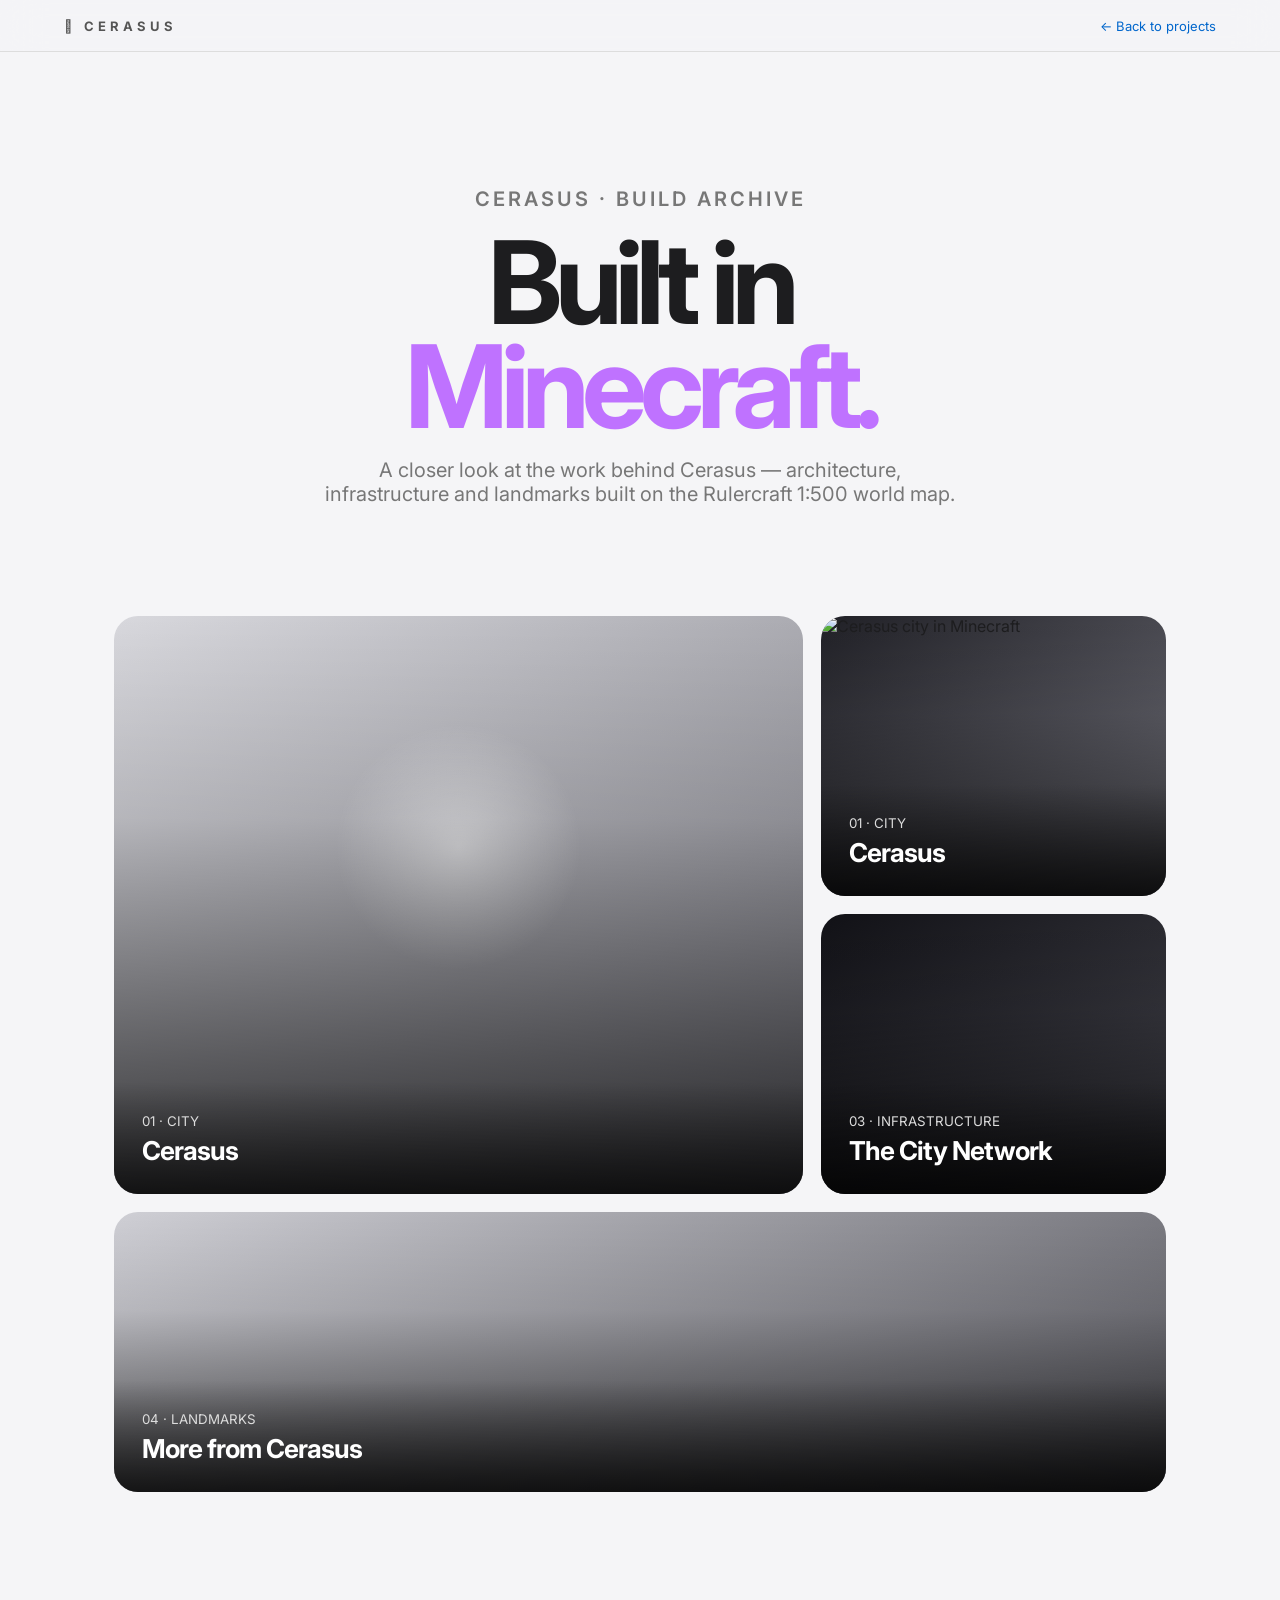
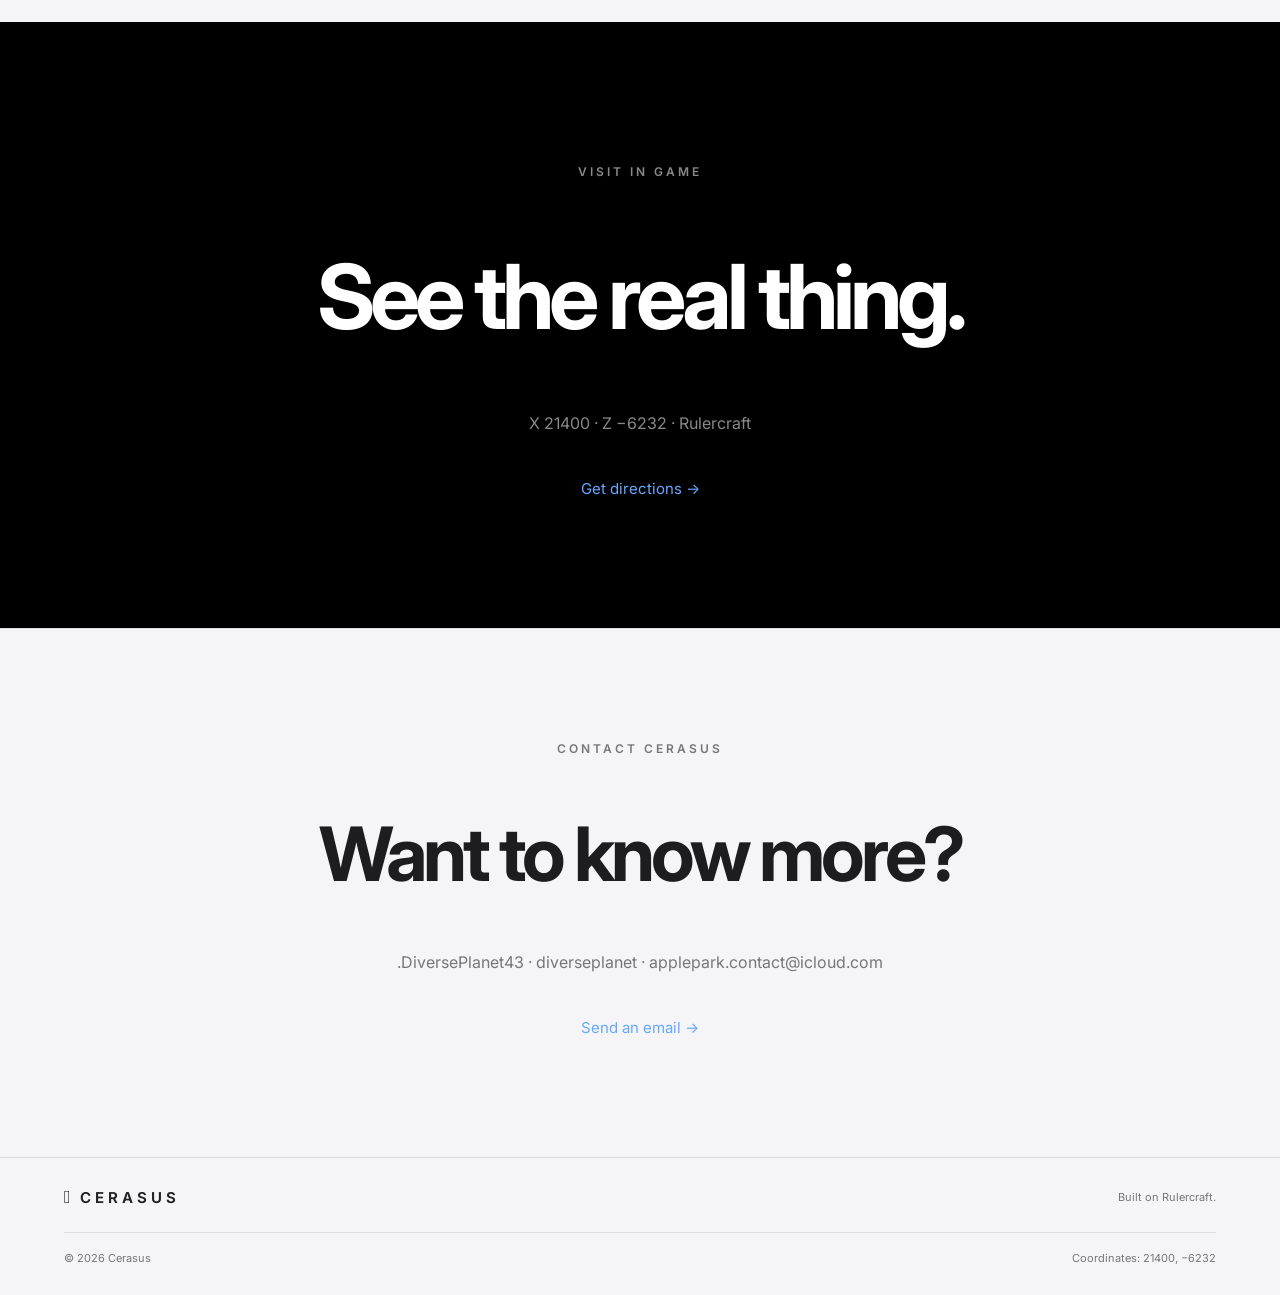
==== build.html @ a7b635c8 "Update build.html" ====
<!DOCTYPE html>
<html lang="en">
<head>
<meta charset="UTF-8">
<meta name="viewport" content="width=device-width, initial-scale=1.0">
<title>Cerasus — The Build</title>
<meta name="description" content="Explore the Cerasus build on Rulercraft.">
<link rel="stylesheet" href="style.css">

<style>
.build-page{
  background:#f5f5f7;
  color:#1d1d1f;
  min-height:100vh
}

.build-nav{
  height:52px;
  display:flex;
  align-items:center;
  justify-content:space-between;
  padding:0 5%;
  position:sticky;
  top:0;
  z-index:20;
  background:rgba(245,245,247,.82);
  backdrop-filter:blur(20px);
  border-bottom:1px solid #ddd
}

.build-nav a{
  font-size:13px;
  color:#555
}

.build-nav .back{
  color:#0066cc
}

.build-hero{
  text-align:center;
  padding:135px 20px 90px
}

.build-hero .eyebrow{
  color:#777
}

.build-hero h1{
  font-size:clamp(60px,9vw,120px);
  line-height:.9;
  letter-spacing:-7px;
  margin:20px 0
}

.build-hero h1 span{
  color:#bf72ff
}

.build-hero p{
  max-width:650px;
  margin:auto;
  color:#777;
  font-size:20px
}

.build-gallery{
  max-width:1180px;
  margin:auto;
  padding:20px 5% 130px;
  display:grid;
  grid-template-columns:2fr 1fr;
  grid-auto-rows:280px;
  gap:18px
}

.build-shot{
  border-radius:24px;
  overflow:hidden;
  position:relative;
  background:linear-gradient(135deg,#dedee3,#9999a1);
  display:flex;
  align-items:flex-end
}

.build-shot:nth-child(1){
  grid-row:span 2;
  background:
    radial-gradient(circle at 50% 40%,rgba(255,255,255,.5),transparent 25%),
    linear-gradient(145deg,#d8d8dd,#77777f)
}

.build-shot:nth-child(2){
  background:linear-gradient(145deg,#202026,#777780)
}

.build-shot:nth-child(3){
  background:linear-gradient(145deg,#111116,#45454d)
}

.build-shot:nth-child(4){
  grid-column:span 2;
  background:linear-gradient(135deg,#cfcfd5,#64646b)
}

/* Gallery photos */
.build-shot img{
  position:absolute;
  inset:0;
  width:100%;
  height:100%;
  display:block;
  object-fit:cover;
  object-position:center;
}

.build-shot::after{
  content:"";
  position:absolute;
  inset:0;
  background:linear-gradient(
    to top,
    rgba(0,0,0,.68),
    rgba(0,0,0,.08) 65%,
    transparent
  );
  pointer-events:none;
}

.shot-content{
  position:relative;
  z-index:2;
  padding:28px;
  color:white;
  width:100%;
  background:linear-gradient(transparent,rgba(0,0,0,.65))
}

.shot-content small{
  color:#ddd
}

.shot-content h2{
  font-size:26px;
  letter-spacing:-1px;
  margin:5px 0 0
}

.build-note{
  max-width:900px;
  margin:0 auto 120px;
  padding:30px 5%;
  border-top:1px solid #ddd;
  color:#777;
  text-align:center
}

.build-note strong{
  color:#1d1d1f
}

.build-visit{
  text-align:center;
  background:#000;
  color:white;
  padding:130px 20px
}

.build-visit h2{
  font-size:clamp(50px,7vw,90px);
  letter-spacing:-5px;
  line-height:.95
}

.build-visit p{
  color:#888
}

.build-visit .learn{
  color:#66a8ff
}

@media(max-width:800px){
  .build-hero{
    padding:100px 20px 70px
  }

  .build-hero h1{
    letter-spacing:-4px
  }

  .build-gallery{
    grid-template-columns:1fr;
    grid-auto-rows:260px
  }

  .build-shot:nth-child(1),
  .build-shot:nth-child(4){
    grid-column:auto;
    grid-row:auto
  }
}

.main-build-brand{
  font-weight:700;
  letter-spacing:4px;
  color:#1d1d1f
}

.build-contact{
  text-align:center;
  background:#f5f5f7;
  border-top:1px solid #ddd;
  padding:100px 20px 120px
}

.build-contact h2{
  font-size:clamp(45px,6vw,75px);
  letter-spacing:-4px;
  line-height:.95
}

.build-contact p{
  color:#777
}


/* =========================================================
   CERASUS FOOTER — SAME AS MAIN SITE
   ========================================================= */

.build-page footer{
  background:#f5f5f7;
  color:#777;
  border-top:1px solid #ddd;
  padding:30px 5%;
  font-size:11px;
}

.build-page .footer-top,
.build-page .footer-bottom{
  max-width:1200px;
  margin:auto;
  display:flex;
  justify-content:space-between;
  align-items:center;
}

.build-page .footer-bottom{
  border-top:1px solid #ddd;
  margin-top:25px;
  padding-top:18px;
}

.build-page .apple-brand{
  position:static;
  display:flex;
  align-items:center;
  gap:9px;
  color:#222;
  font-size:15px;
  font-weight:650;
  letter-spacing:4px;
}

.build-page .apple-logo{
  font-family:-apple-system,BlinkMacSystemFont,"Helvetica Neue",sans-serif;
  font-size:18px;
  line-height:1;
  letter-spacing:0;
  color:#222;
}

@media(max-width:800px){
  .build-page .footer-top,
  .build-page .footer-bottom{
    flex-direction:column;
    align-items:flex-start;
    gap:15px;
  }
}
</style>
</head>

<body class="build-page">

<header class="build-nav">
  <a class="main-build-brand" href="index.html"> CERASUS</a>
  <a class="back" href="index.html#projects">← Back to projects</a>
</header>

<main>

<section class="build-hero">
  <p class="eyebrow">CERASUS · BUILD ARCHIVE</p>

  <h1>
    Built in<br>
    <span>Minecraft.</span>
  </h1>

  <p>
    A closer look at the work behind Cerasus — architecture,
    infrastructure and landmarks built on the Rulercraft 1:500 world map.
  </p>
</section>


<section class="build-gallery">

  <article class="build-shot">
    <div class="shot-content">
      <small>01 · CITY</small>
      <h2>Cerasus</h2>
    </div>
  </article>

  <article class="build-shot">
  <img src="ApplePark.jpg" alt="Cerasus city in Minecraft">
  <div class="shot-content">
    <small>01 · CITY</small>
    <h2>Cerasus</h2>
  </div>
</article>

  <article class="build-shot">
    <div class="shot-content">
      <small>03 · INFRASTRUCTURE</small>
      <h2>The City Network</h2>
    </div>
  </article>

  <article class="build-shot">
    <div class="shot-content">
      <small>04 · LANDMARKS</small>
      <h2>More from Cerasus</h2>
    </div>
  </article>

</section>

<section class="build-visit">

  <p class="eyebrow">VISIT IN GAME</p>

  <h2>See the real thing.</h2>

  <p>
    X 21400 · Z −6232 · Rulercraft
  </p>

  <a class="learn" href="index.html#visit">
    Get directions →
  </a>

</section>

<section class="build-contact">

  <p class="eyebrow">CONTACT CERASUS</p>

  <h2>Want to know more?</h2>

  <p>
    .DiversePlanet43 · diverseplanet · applepark.contact@icloud.com
  </p>

  <a class="learn" href="mailto:applepark.contact@icloud.com">
    Send an email →
  </a>

</section>

</main>


<!-- =====================================================
     SAME FOOTER AS THE MAIN CERASUS WEBSITE
     ===================================================== -->

<footer>

  <div class="footer-top">

    <div class="apple-brand">
      <span class="apple-logo"></span>
      <span>CERASUS</span>
    </div>

    <span>Built on Rulercraft.</span>

  </div>


  <div class="footer-bottom">

    <span>© 2026 Cerasus</span>

    <span>Coordinates: 21400, −6232</span>

  </div>

</footer>


</body>
</html>
---- style.css ----
@import url('https://fonts.googleapis.com/css2?family=Inter:wght@400;500;600;700;800&display=swap');

:root{
  --black:#000;
  --white:#f5f5f7;
  --gray:#86868b;
  --light:#fbfbfd;
  --purple:#bf72ff;
  --max:1200px;
}
*{box-sizing:border-box}
html{scroll-behavior:smooth}
body{margin:0;background:var(--black);color:var(--white);font-family:Inter,-apple-system,BlinkMacSystemFont,"Segoe UI",sans-serif}
a{text-decoration:none;color:inherit}
.topbar{
  position:fixed;z-index:50;top:0;left:0;right:0;height:52px;
  display:flex;align-items:center;justify-content:center;gap:45px;
  padding:0 5%;background:rgba(0,0,0,.72);backdrop-filter:saturate(180%) blur(20px);
  font-size:12px;color:#c8c8cc
}
.apple-brand{position:absolute;left:5%;display:flex;align-items:center;gap:8px;color:#eee;font-weight:600}
.cherry{font-size:15px;color:var(--purple)}
.topbar nav{display:flex;gap:34px}
.topbar nav a{transition:.2s}
.topbar nav a:hover{color:white}
.visit-pill{position:absolute;right:5%;background:#fff;color:#111;padding:6px 14px;border-radius:999px;font-size:11px}
.hero{
  height:100vh;min-height:700px;position:relative;overflow:hidden;
  display:flex;align-items:center;justify-content:center;text-align:center;
  background:radial-gradient(circle at 50% 52%,#25143c 0,#0b0710 25%,#000 62%);
}
.hero-copy{position:relative;z-index:3;margin-top:-30px}
.kicker,.eyebrow{font-size:12px;letter-spacing:3px;font-weight:600;color:var(--gray)}
.hero h1{font-size:clamp(55px,8.5vw,125px);line-height:.95;letter-spacing:-6px;margin:18px 0 28px;font-weight:700}
.hero h1 span,.visit h2 span{color:var(--purple)}
.lead{font-size:20px;color:#aaa;max-width:590px;margin:auto;line-height:1.45}
.learn{display:inline-flex;gap:9px;color:#66a8ff;font-size:15px;margin-top:30px}
.learn span{font-size:20px;line-height:15px}
.learn.dark{color:#0066cc}
.orb{
  position:absolute;width:min(70vw,720px);height:min(70vw,720px);border-radius:50%;
  bottom:-48%;left:50%;transform:translateX(-50%);
  background:radial-gradient(circle at 50% 38%,rgba(255,255,255,.18),rgba(184,94,255,.14) 12%,transparent 46%);
  box-shadow:0 -20px 100px rgba(181,91,255,.22);
}
.hero-caption{position:absolute;bottom:32px;color:#555;font-size:10px;letter-spacing:3px}
.white{background:var(--light);color:#1d1d1f}
.statement{text-align:center;padding:170px 20px 190px}
.statement .eyebrow{color:#777}
.statement h2{font-size:clamp(55px,8vw,105px);line-height:.95;letter-spacing:-6px;margin:25px 0}
.big-copy{font-size:22px;color:#777;max-width:600px;margin:auto}
.feature{min-height:850px;display:grid;grid-template-columns:1.2fr .8fr;align-items:center;background:#f5f5f7;color:#1d1d1f}
.feature-image{height:100%;min-height:850px;display:grid;place-items:center;overflow:hidden;background:linear-gradient(145deg,#e8e8ed,#c8c8cf)}
.ring{width:65%;aspect-ratio:1;border:25px solid #aaaab2;border-radius:50%;box-shadow:0 0 0 30px rgba(255,255,255,.35),inset 0 0 80px rgba(0,0,0,.15)}
.ring2{position:absolute;width:48%;border:2px solid rgba(255,255,255,.8);box-shadow:none}
.ring3{position:absolute;width:80%;border:1px solid rgba(255,255,255,.45);box-shadow:none}
.feature-text{padding:10%;max-width:650px}
.feature-text h2,.institute-copy h2{font-size:clamp(52px,6vw,85px);line-height:.95;letter-spacing:-5px;margin:20px 0}
.feature-text p,.institute-copy p{color:#777;font-size:18px;line-height:1.5}
.black-panel{min-height:950px;position:relative;overflow:hidden;text-align:center;padding:150px 20px 0;background:#000}
.black-copy{position:relative;z-index:3;max-width:700px;margin:auto}
.black-copy h2{font-size:clamp(50px,6vw,85px);line-height:.95;letter-spacing:-5px;margin:18px 0}
.black-copy p{color:#86868b;font-size:18px;line-height:1.5}
.park{position:absolute;width:min(90vw,900px);height:min(90vw,900px);left:50%;bottom:-38%;transform:translateX(-50%);border-radius:50%;background:radial-gradient(circle,#1d1d22 0 18%,#09090b 19% 31%,transparent 32%),radial-gradient(circle,transparent 0 47%,rgba(255,255,255,.08) 47.2% 48%,transparent 48.5%),radial-gradient(circle,transparent 0 58%,rgba(255,255,255,.06) 58.2% 59%,transparent 59.5%)}
.park-ring{position:absolute;inset:8%;border:2px solid rgba(255,255,255,.14);border-radius:50%;box-shadow:0 0 80px rgba(180,100,255,.12)}
.park-core{position:absolute;width:16%;height:16%;left:42%;top:42%;border-radius:50%;background:#17171c;box-shadow:0 0 100px rgba(190,110,255,.22)}
.institute{min-height:900px;position:relative;overflow:hidden;background:#08080b;display:flex;align-items:center;justify-content:center}
.institute-art{position:absolute;inset:0;background:radial-gradient(circle at 50% 50%,rgba(120,78,255,.18),transparent 25%),linear-gradient(120deg,#08080b,#11101a,#08080b)}
.core{position:absolute;width:180px;height:180px;left:50%;top:50%;transform:translate(-50%,-50%);border-radius:50%;background:radial-gradient(circle,#fff 0 2%,#b578ff 4%,#43206b 20%,transparent 55%);filter:blur(.2px);box-shadow:0 0 100px rgba(165,91,255,.7)}
.beam{position:absolute;left:50%;top:50%;height:1px;width:80%;background:linear-gradient(90deg,transparent,rgba(180,120,255,.5),transparent);transform-origin:center}
.b1{transform:translate(-50%,-50%) rotate(0)}
.b2{transform:translate(-50%,-50%) rotate(60deg)}
.b3{transform:translate(-50%,-50%) rotate(-60deg)}
.institute-copy{position:relative;z-index:2;text-align:center;max-width:720px;padding:100px 20px}
.institute-copy .eyebrow{color:#9b9ba4}
.institute-copy p{color:#9b9ba4}
.projects{background:#f5f5f7;color:#1d1d1f;padding:150px 5%}
.project-intro{max-width:var(--max);margin:auto}
.project-intro h2{font-size:clamp(55px,7vw,95px);line-height:.94;letter-spacing:-6px;margin:20px 0 75px}
.cards{max-width:var(--max);margin:auto;display:grid;grid-template-columns:repeat(3,1fr);gap:18px}
.card{background:white;border-radius:24px;overflow:hidden}
.card-art{height:350px;position:relative;overflow:hidden;background:#ddd}
.pentagon-art{background:radial-gradient(circle at 50% 40%,#555,#17171a 65%)}
.pentagon{position:absolute;left:50%;top:45%;width:170px;height:170px;transform:translate(-50%,-50%) rotate(30deg);border:5px solid #bbb;clip-path:polygon(50% 0,95% 25%,78% 100%,22% 100%,5% 25%)}
.road-art{background:linear-gradient(150deg,#d8d8dc,#8e8e94)}
.road{position:absolute;width:140%;height:120px;left:-20%;top:45%;transform:rotate(-18deg);background:#27272c;box-shadow:0 0 0 18px rgba(255,255,255,.4)}
.sphere-art{background:radial-gradient(circle at 50% 45%,#777,#202024 45%,#09090b)}
.sphere{position:absolute;width:190px;height:190px;left:50%;top:50%;transform:translate(-50%,-50%);border-radius:50%;background:radial-gradient(circle at 35% 30%,#fff,#888 4%,#29292e 45%,#08080a 70%);box-shadow:0 0 80px rgba(0,0,0,.45)}
.card-body{padding:25px 27px 30px}
.card-body p{font-size:10px;letter-spacing:2px;color:#777}
.card-body h3{font-size:25px;margin:7px 0 25px}
.card-body span{color:#0066cc;font-size:14px}
.numbers{display:grid;grid-template-columns:repeat(4,1fr);background:#000;border-top:1px solid #202024}
.numbers div{padding:55px 5vw;border-right:1px solid #202024}
.numbers div:last-child{border:0}
.numbers strong{display:block;font-size:42px;letter-spacing:-3px}
.numbers span{font-size:11px;color:#777;letter-spacing:2px;text-transform:uppercase}
.visit{background:var(--light);color:#1d1d1f;text-align:center;padding:180px 20px}
.visit-inner{max-width:900px;margin:auto}
.visit h2{font-size:clamp(60px,9vw,120px);line-height:.9;letter-spacing:-7px;margin:20px 0 30px}
.visit p{color:#777;font-size:20px}
.coords{display:flex;justify-content:center;gap:70px;margin:45px 0}
.coords small{display:block;color:#999;font-size:10px;letter-spacing:3px}
.coords strong{font-size:28px}
.buttons{display:flex;justify-content:center;gap:28px;align-items:center}
.black-button{background:#111;color:#fff;padding:14px 23px;border-radius:999px;font-size:14px}
footer{background:#f5f5f7;color:#777;border-top:1px solid #ddd;padding:30px 5%;font-size:11px}
.footer-top,.footer-bottom{max-width:var(--max);margin:auto;display:flex;justify-content:space-between;align-items:center}
.footer-bottom{border-top:1px solid #ddd;margin-top:25px;padding-top:18px}
footer .apple-brand{position:static;color:#222}
@media(max-width:800px){
 .topbar{justify-content:flex-start}.topbar nav{display:none}.visit-pill{right:5%}
 .hero h1{letter-spacing:-4px}.hero{min-height:650px}
 .statement{padding:110px 20px}.statement h2{letter-spacing:-4px}
 .feature{grid-template-columns:1fr}.feature-image{min-height:520px}.feature-text{padding:80px 10%}
 .black-panel{min-height:780px;padding-top:110px}.park{bottom:-25%;width:130vw;height:130vw}
 .cards{grid-template-columns:1fr}.card-art{height:300px}
 .projects{padding:100px 6%}.project-intro h2{margin-bottom:45px}
 .numbers{grid-template-columns:repeat(2,1fr)}.numbers div{padding:30px}
 .visit{padding:120px 20px}.visit h2{letter-spacing:-4px}.coords{gap:35px}
 .buttons{flex-direction:column}
 .footer-top,.footer-bottom{flex-direction:column;align-items:flex-start;gap:15px}
}

/* =========================================================
   CERASUS MOTION SYSTEM — V3
   ========================================================= */

body {
  opacity: 1;
  transition: opacity .45s ease;
}

body.page-loading {
  overflow: hidden;
}

body.page-loading .hero-copy {
  opacity: 0;
  transform: translateY(28px);
}

.hero-copy {
  transition:
    opacity 1.1s cubic-bezier(.16,1,.3,1),
    transform 1.1s cubic-bezier(.16,1,.3,1);
}

.hero-copy.loaded {
  opacity: 1;
  transform: translateY(0);
}

.hero-copy .kicker,
.hero-copy h1,
.hero-copy .lead,
.hero-copy .learn {
  opacity: 0;
  transform: translateY(24px);
}

.hero-copy.loaded .kicker {
  animation: revealUp .9s .15s cubic-bezier(.16,1,.3,1) forwards;
}
.hero-copy.loaded h1 {
  animation: revealUp 1.15s .28s cubic-bezier(.16,1,.3,1) forwards;
}
.hero-copy.loaded .lead {
  animation: revealUp 1s .5s cubic-bezier(.16,1,.3,1) forwards;
}
.hero-copy.loaded .learn {
  animation: revealUp .9s .68s cubic-bezier(.16,1,.3,1) forwards;
}

@keyframes revealUp {
  to { opacity:1; transform:translateY(0); }
}

.reveal-section > *,
.reveal-card {
  opacity: 0;
  transform: translateY(45px);
  transition:
    opacity 1s cubic-bezier(.16,1,.3,1),
    transform 1s cubic-bezier(.16,1,.3,1);
}

.reveal-section.is-visible > * {
  opacity: 1;
  transform: translateY(0);
}

.reveal-section.is-visible > *:nth-child(2) { transition-delay:.08s; }
.reveal-section.is-visible > *:nth-child(3) { transition-delay:.16s; }
.reveal-section.is-visible > *:nth-child(4) { transition-delay:.24s; }

.reveal-card {
  opacity: 0;
  transform: translateY(38px) scale(.985);
}
.reveal-card.is-visible {
  opacity: 1;
  transform: translateY(0) scale(1);
}
.reveal-card:nth-child(2) { transition-delay:.08s; }
.reveal-card:nth-child(3) { transition-delay:.16s; }

.card {
  transition:
    transform .65s cubic-bezier(.16,1,.3,1),
    box-shadow .65s cubic-bezier(.16,1,.3,1);
}
.card:hover {
  transform: translateY(-8px);
  box-shadow: 0 25px 70px rgba(0,0,0,.12);
}
.card-art {
  transition: transform 1.2s cubic-bezier(.16,1,.3,1);
}
.card:hover .card-art {
  transform: scale(1.025);
}

.project-intro h2,
.statement h2,
.feature-text h2,
.black-copy h2,
.institute-copy h2,
.visit h2 {
  transition: letter-spacing .8s cubic-bezier(.16,1,.3,1);
}
.reveal-section.is-visible h2 {
  letter-spacing: -5px;
}

.hero .orb {
  animation: orbBreathe 9s ease-in-out infinite alternate;
}
@keyframes orbBreathe {
  from { transform:translateX(-50%) scale(.97); opacity:.75; }
  to { transform:translateX(-50%) scale(1.04); opacity:1; }
}

.park {
  animation: parkFloat 12s ease-in-out infinite alternate;
}
@keyframes parkFloat {
  from { transform:translateX(-50%) translateY(12px) scale(.98); }
  to { transform:translateX(-50%) translateY(-12px) scale(1.015); }
}
.park-ring {
  animation: ringGlow 7s ease-in-out infinite alternate;
}
@keyframes ringGlow {
  from { box-shadow:0 0 50px rgba(180,100,255,.06); }
  to { box-shadow:0 0 110px rgba(180,100,255,.18); }
}

.institute-art {
  animation: instituteShift 14s ease-in-out infinite alternate;
}
@keyframes instituteShift {
  from { transform:scale(1); }
  to { transform:scale(1.035); }
}
.core {
  animation: corePulse 4.5s ease-in-out infinite;
}
@keyframes corePulse {
  0%,100% { transform:translate(-50%,-50%) scale(.92); opacity:.82; }
  50% { transform:translate(-50%,-50%) scale(1.08); opacity:1; }
}
.beam {
  animation: beamPulse 5s ease-in-out infinite alternate;
}
@keyframes beamPulse {
  from { opacity:.35; }
  to { opacity:.8; }
}

.topbar {
  transition:
    background .4s ease,
    box-shadow .4s ease,
    height .4s ease;
}
.topbar.scrolled {
  background:rgba(0,0,0,.60);
  box-shadow:0 1px 25px rgba(0,0,0,.15);
}

.learn {
  transition: color .3s ease, gap .45s cubic-bezier(.16,1,.3,1);
}
.learn:hover {
  gap:15px;
}

.black-button {
  transition:
    transform .35s cubic-bezier(.16,1,.3,1),
    box-shadow .35s ease,
    background .3s ease;
}
.black-button:hover {
  transform:translateY(-3px);
  box-shadow:0 12px 30px rgba(0,0,0,.18);
}

.numbers strong {
  transition: transform .6s cubic-bezier(.16,1,.3,1);
}
.numbers div:hover strong {
  transform:translateX(5px);
}

.visit-inner {
  transition: transform 1.1s cubic-bezier(.16,1,.3,1);
}
.visit.is-visible .visit-inner {
  transform:translateY(0);
}

@media (prefers-reduced-motion: reduce) {
  html { scroll-behavior:auto; }
  *, *::before, *::after {
    animation-duration:.001ms !important;
    animation-iteration-count:1 !important;
    transition-duration:.001ms !important;
  }
}

.motto {
  margin: 25px auto 0;
  color: #a9a9af;
  font-size: 12px;
  letter-spacing: 4px;
  text-transform: uppercase;
  font-weight: 600;
  opacity: 0;
  transform: translateY(14px);
  animation: mottoReveal .9s .82s cubic-bezier(.16,1,.3,1) forwards;
}
.light-motto {
  color:#6e6e73;
  margin-top:38px;
  margin-bottom:110px;
  animation-delay:.3s;
}
@keyframes mottoReveal {
  to { opacity: 1; transform: translateY(0); }
}
@media (prefers-reduced-motion: reduce) {
  .motto { opacity: 1; transform: none; animation: none; }
}

.card-link {
  display:inline-block;
  color:#0066cc;
  font-size:14px;
  transition:transform .4s cubic-bezier(.16,1,.3,1);
}
.card:hover .card-link {
  transform:translateX(5px);
}

.main-brand{font-size:17px;letter-spacing:4px}.main-brand .cherry{font-size:18px}
.contact-section{background:#000;color:#f5f5f7;padding:150px 5%}
.contact-inner{max-width:var(--max);margin:auto;display:grid;grid-template-columns:1fr 1fr;gap:90px;align-items:center}
.contact-section h2{font-size:clamp(55px,7vw,95px);line-height:.92;letter-spacing:-6px;margin:20px 0 30px}
.contact-section h2 span{color:var(--purple)}
.contact-copy{color:#86868b;font-size:18px;line-height:1.5;max-width:520px}
.contact-details{border-top:1px solid #242428}
.contact-row{display:grid;grid-template-columns:100px 1fr 25px;gap:20px;align-items:center;padding:25px 0;border-bottom:1px solid #242428;color:#f5f5f7}
.contact-row strong{font-size:15px;font-weight:500}.contact-label{font-size:10px;letter-spacing:2px;color:#777}
.contact-arrow{color:#777;transition:transform .35s cubic-bezier(.16,1,.3,1)}
.contact-row:hover .contact-arrow{transform:translateX(5px)}
@media(max-width:800px){.main-brand{font-size:15px}.contact-inner{grid-template-columns:1fr;gap:55px}.contact-section{padding:100px 6%}.contact-row{grid-template-columns:75px 1fr 20px;gap:10px}}

/* V7 — CERASUS is the hero */
.cerasus-hero-title{
  font-size:clamp(78px,15vw,210px)!important;
  line-height:.82!important;
  letter-spacing:-10px!important;
  font-weight:800!important;
  margin:18px 0 14px!important;
  background:linear-gradient(180deg,#fff 15%,#c7c7cc 100%);
  -webkit-background-clip:text;
  background-clip:text;
  color:transparent;
  text-shadow:0 0 70px rgba(190,110,255,.10);
}
.hero-tagline{
  font-size:clamp(21px,2.2vw,30px);
  font-weight:500;
  letter-spacing:-.8px;
  color:#a5a5aa;
  margin:0 auto 8px;
}
.hero-tagline span{color:#bf72ff}
.hero .lead{margin-top:20px}
@media(max-width:800px){
  .cerasus-hero-title{font-size:19vw!important;letter-spacing:-6px!important}
  .hero-tagline{font-size:20px}
}

.hero-contact{
  display:inline-block;
  margin-top:18px;
  color:#777;
  font-size:12px;
  letter-spacing:1px;
  opacity:.9;
  transition:color .3s ease, transform .35s cubic-bezier(.16,1,.3,1);
}
.hero-contact:hover{color:#fff;transform:translateY(-2px)}

/* =========================================================
   V8 — TYPOGRAPHY + ALTERNATIVE MOTION
   ========================================================= */

/* Better hierarchy: brand is important, but the quote is the hero statement. */
.cerasus-hero-title{
  font-size:clamp(58px,9vw,125px)!important;
  line-height:.84!important;
  letter-spacing:-6px!important;
  margin:20px 0 18px!important;
  font-weight:750!important;
}
.hero-tagline{
  font-size:clamp(30px,4.4vw,58px)!important;
  line-height:1.02;
  letter-spacing:-2.5px;
  font-weight:650;
  color:#f5f5f7;
  margin:0 auto 22px;
  opacity:0;
  transform:translateY(20px);
  animation:quoteReveal 1.15s .45s cubic-bezier(.16,1,.3,1) forwards;
}
.hero-tagline span{color:inherit}
@keyframes quoteReveal{
  0%{opacity:0;transform:translateY(24px);letter-spacing:1px;filter:blur(8px)}
  100%{opacity:1;transform:translateY(0);letter-spacing:-2.5px;filter:blur(0)}
}

/* Animation style #1 — slow text mask / clipping feel */
.statement h2 {
  clip-path: inset(0 0 100% 0);
  transition:
    clip-path 1.1s cubic-bezier(.16,1,.3,1);
}

.statement.is-visible h2 {
  clip-path: inset(0 0 0 0);
}

/* Animation style #2 — image-like sections drift into place */
.feature-image{
  transform:scale(1.07) translateY(25px);
  opacity:.6;
  transition:transform 1.4s cubic-bezier(.16,1,.3,1),opacity 1.4s ease;
}
.feature.is-visible .feature-image{
  transform:scale(1) translateY(0);
  opacity:1;
}

/* Animation style #3 — cards have a springier entrance */
.reveal-card{
  transform:translateY(70px) rotateX(8deg) scale(.96);
  transform-origin:50% 100%;
  transition:
    opacity .9s cubic-bezier(.16,1,.3,1),
    transform 1.05s cubic-bezier(.16,1,.3,1);
}
.reveal-card.is-visible{
  transform:translateY(0) rotateX(0) scale(1);
}

/* Animation style #4 — number row sweeps upward */
.numbers div{
  opacity:0;
  transform:translateY(35px);
  transition:opacity .8s ease,transform .9s cubic-bezier(.16,1,.3,1);
}
.numbers.is-visible div{opacity:1;transform:translateY(0)}
.numbers.is-visible div:nth-child(2){transition-delay:.08s}
.numbers.is-visible div:nth-child(3){transition-delay:.16s}
.numbers.is-visible div:nth-child(4){transition-delay:.24s}

/* Animation style #5 — subtle cursor-like underline on navigation */
.topbar nav a{
  position:relative;
}
.topbar nav a::after{
  content:"";
  position:absolute;
  left:50%;
  bottom:-7px;
  width:0;
  height:1px;
  background:#fff;
  transform:translateX(-50%);
  transition:width .4s cubic-bezier(.16,1,.3,1);
}
.topbar nav a:hover::after{width:100%}

/* Animation style #6 — contact rows reveal line-by-line */
.contact-row{
  opacity:.45;
  transform:translateX(-14px);
  transition:opacity .5s ease,transform .6s cubic-bezier(.16,1,.3,1);
}
.contact-section.is-visible .contact-row{
  opacity:1;
  transform:translateX(0);
}
.contact-section.is-visible .contact-row:nth-child(2){transition-delay:.08s}
.contact-section.is-visible .contact-row:nth-child(3){transition-delay:.16s}

/* Make the quote work without motion too. */
@media(prefers-reduced-motion:reduce){
  .hero-tagline{opacity:1;transform:none;animation:none;filter:none;letter-spacing:-2.5px}
  .statement h2{clip-path:none;transform:none}
  .feature-image,.reveal-card,.numbers div,.contact-row{opacity:1;transform:none}
}
@media(max-width:800px){
  .cerasus-hero-title{font-size:17vw!important;letter-spacing:-5px!important}
  .hero-tagline{font-size:9vw!important;letter-spacing:-1.5px!important}
}

/* =========================================================
   V9 — FINAL BRAND HIERARCHY
   ========================================================= */
.cerasus-hero-title{
  font-size:clamp(62px,9vw,118px)!important;
  line-height:.88!important;
  letter-spacing:-6px!important;
  font-weight:700!important;
  margin:18px 0 22px!important;
  background:none!important;
  -webkit-background-clip:initial!important;
  background-clip:initial!important;
  color:#f5f5f7!important;
  text-shadow:none!important;
}
.hero-tagline{
  font-size:clamp(30px,4.2vw,54px)!important;
  line-height:1.05!important;
  letter-spacing:-2px!important;
  font-weight:500!important;
  font-style:italic;
  color:#bdbdc2!important;
  margin:0 auto 24px!important;
}
.hero-tagline::first-letter{color:#bf72ff}
.city-meta{
  display:flex;
  justify-content:center;
  align-items:center;
  gap:16px;
  flex-wrap:wrap;
  margin:42px auto 0;
  color:#777;
  font-size:10px;
  letter-spacing:2px;
}
.city-meta strong{
  color:#1d1d1f;
  font-size:12px;
  letter-spacing:0;
  margin-right:12px;
}
.numbers strong{
  font-size:clamp(28px,3vw,42px)!important;
  letter-spacing:-2px!important;
}
@media(max-width:800px){
  .cerasus-hero-title{font-size:20vw!important;letter-spacing:-5px!important}
  .hero-tagline{font-size:9vw!important;letter-spacing:-1px!important}
  .city-meta{gap:10px}
}

/* V10 — clean Apple-style front page */
.apple-logo{
  font-family:-apple-system,BlinkMacSystemFont,"Helvetica Neue",sans-serif;
  font-size:17px;
  line-height:1;
  color:#f5f5f7;
}
.main-brand{
  gap:9px;
  font-size:15px!important;
  letter-spacing:4px!important;
  font-weight:650!important;
}
.hero{
  min-height:760px;
  background:
    radial-gradient(ellipse at 50% 35%, rgba(150,90,190,.28) 0%, rgba(80,50,100,.18) 35%, transparent 60%),
    linear-gradient(180deg, #17151a 0%, #0d0c10 55%, #08080a 100%);
}
.hero-copy{
  width:min(900px,92vw);
  margin-top:-25px;
}
.cerasus-hero-title{
  font-size:clamp(60px,7.2vw,108px)!important;
  letter-spacing:-5px!important;
  font-weight:650!important;
  margin:18px 0 20px!important;
  color:#f5f5f7!important;
}
.hero-tagline{
  font-size:clamp(31px,4vw,53px)!important;
  letter-spacing:-2px!important;
  font-weight:500!important;
  font-style:italic;
  color:#e9e9ed!important;
  margin:0 auto 24px!important;
  text-shadow:0 0 45px rgba(190,105,255,.12);
}
.hero-tagline::first-letter{color:inherit!important}
.hero .lead{
  font-size:18px;
  color:#96969c;
  max-width:620px;
}
.hero-actions{
  display:flex;
  justify-content:center;
  align-items:center;
  gap:12px;
  margin-top:30px;
}
.hero-primary,.hero-secondary{
  display:inline-flex;
  align-items:center;
  justify-content:center;
  min-height:40px;
  padding:0 20px;
  border-radius:999px;
  font-size:14px;
  transition:transform .35s cubic-bezier(.16,1,.3,1),background .35s ease,color .35s ease;
}
.hero-primary{
  background:#f5f5f7;
  color:#111;
}
.hero-primary span{font-size:18px;margin-left:8px}
.hero-secondary{
  color:#b9b9c0;
  border:1px solid #38383e;
}
.hero-primary:hover,.hero-secondary:hover{transform:translateY(-2px)}
.hero-primary:hover{background:#fff}
.hero-secondary:hover{color:#fff;border-color:#666}
.hero-status{
  display:flex;
  justify-content:center;
  align-items:center;
  gap:10px;
  margin-top:32px;
  color:#555;
  font-size:9px;
  letter-spacing:2.4px;
}
.hero-status strong{
  color:#8e8e95;
  font-size:10px;
  letter-spacing:0;
  font-weight:500;
}
.hero-status i{
  width:3px;height:3px;border-radius:50%;background:#555;display:block;margin:0 6px;
}
.hero-arc{
  position:absolute;
  width:min(850px,82vw);
  height:min(850px,82vw);
  left:50%;
  bottom:-62%;
  transform:translateX(-50%);
  border-radius:50%;
  border:1px solid rgba(190,110,255,.16);
  box-shadow:
    0 -30px 100px rgba(164,75,220,.10),
    inset 0 20px 80px rgba(190,110,255,.04);
  opacity:.8;
}
.hero-arc::before{
  content:"";
  position:absolute;
  inset:8%;
  border-radius:50%;
  border:1px solid rgba(255,255,255,.055);
}
.orb{display:none}
@media(max-width:800px){
  .hero{min-height:720px}
  .cerasus-hero-title{font-size:18vw!important;letter-spacing:-5px!important}
  .hero-tagline{font-size:9vw!important;letter-spacing:-1px!important}
  .hero-actions{flex-direction:column;gap:8px}
  .hero-primary,.hero-secondary{width:180px}
  .hero-status{gap:7px;letter-spacing:1.5px;flex-wrap:wrap}
}
/* Project card photos */
.card-art.photo-art {
  height: 365px;
  overflow: hidden;
  background: #f5f5f7;
}

.card-art.photo-art img {
  width: 100%;
  height: 100%;
  display: block;
  object-fit: cover;
  object-position: center;
}
/* Fix project card photo spacing */
.card-art.photo-art {
  padding: 0 !important;
  margin: 0 !important;
  height: 365px;
  overflow: hidden;
}

.card-art.photo-art img {
  width: 100%;
  height: 100%;
  display: block;
  margin: 0;
  padding: 0;
  object-fit: cover;
  object-position: center;
}
.spawn-command {
  margin: 35px 0 0;
  color: #777;
  font-size: 14px;
}

.spawn-command code {
  color: #1d1d1f;
  font-family: inherit;
  font-weight: 600;
}
/* Visit location */
.visit-location {
  display: flex;
  flex-direction: column;
  align-items: center;
}

/* Minecraft spawn command */
.spawn-command {
  margin: 0 0 28px;
  color: #777;
  font-size: 14px;
}

.spawn-command code {
  color: #1d1d1f;
  font-family: inherit;
  font-weight: 600;
}

/* Coordinates */
.visit-location .coords {
  margin: 0 0 55px;
}

/* Back to top */
.back-to-top {
  display: inline-block;
  color: #0066cc;
  font-size: 14px;
  transition:
    transform .35s cubic-bezier(.16,1,.3,1),
    opacity .3s ease;
}

.back-to-top:hover {
  transform: translateY(-3px);
  opacity: .7;
}
.topbar {
  background: rgba(0, 0, 0, 0.58);
}
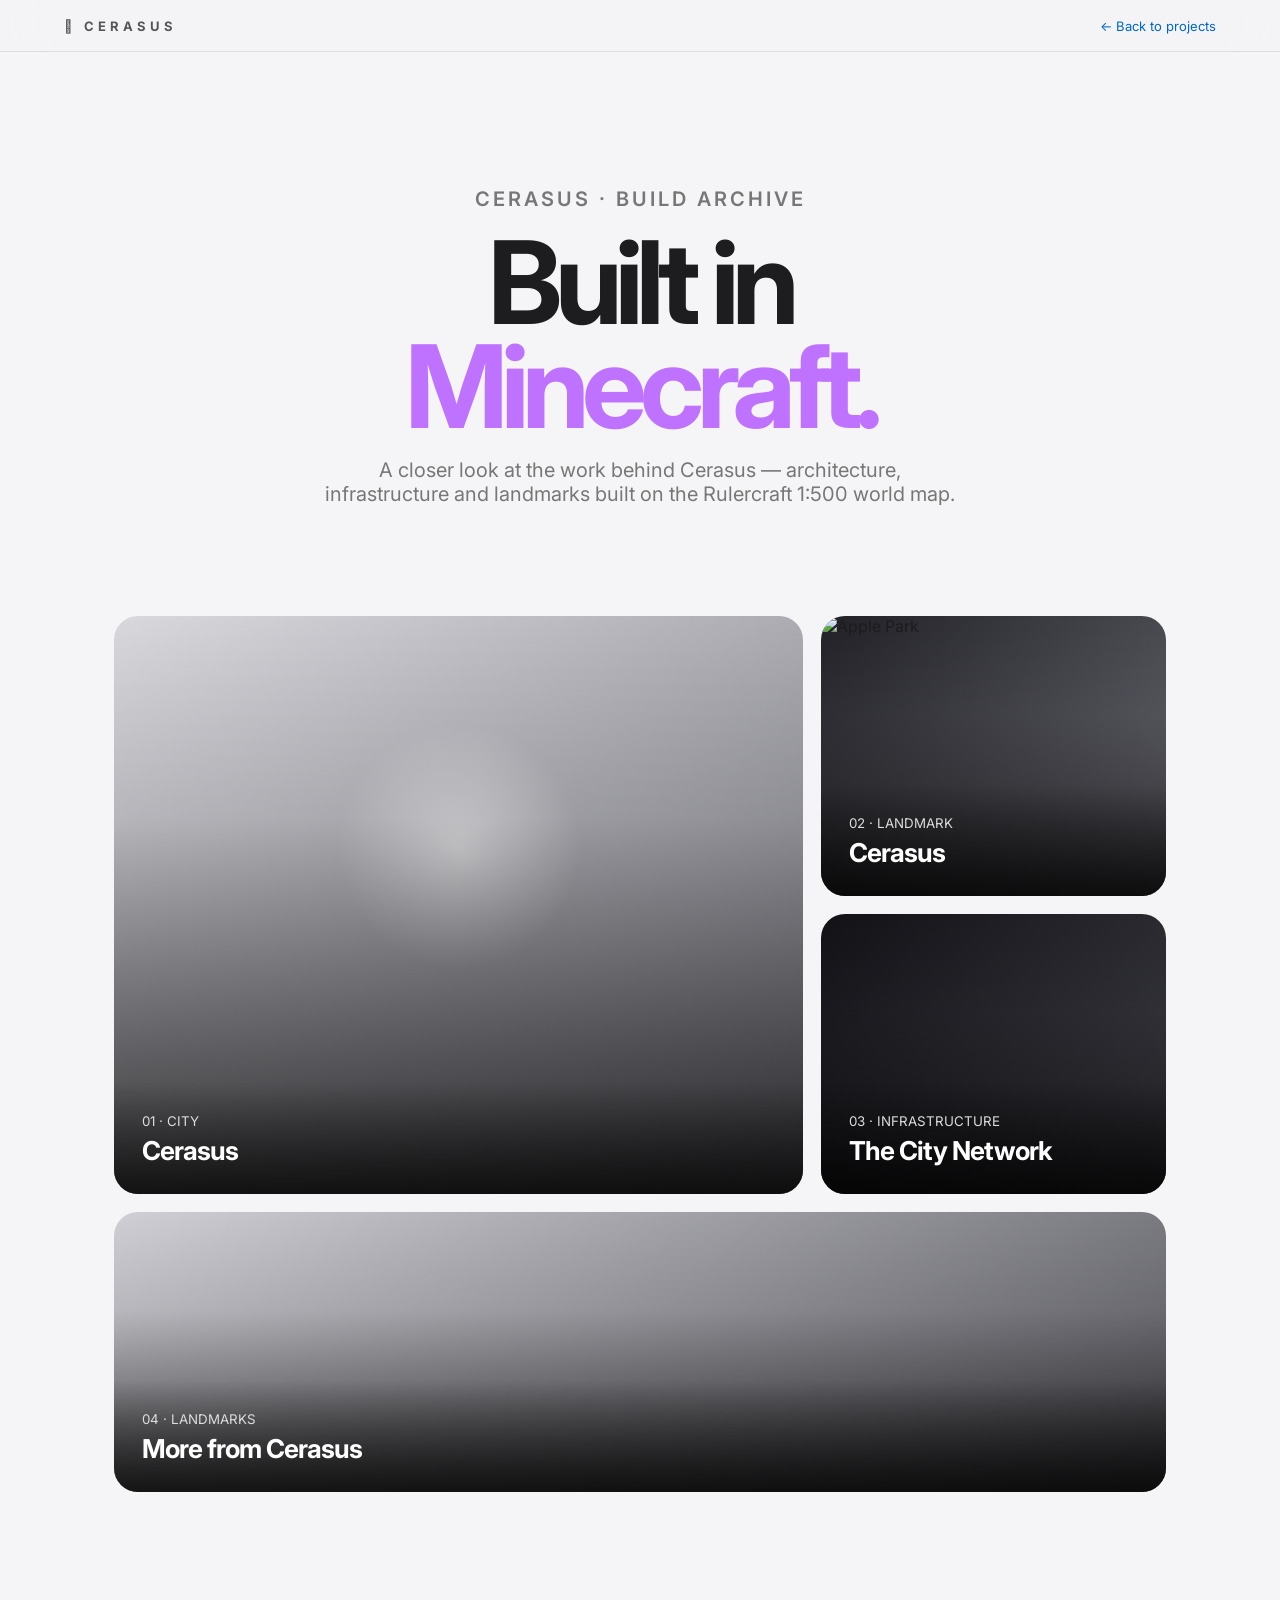
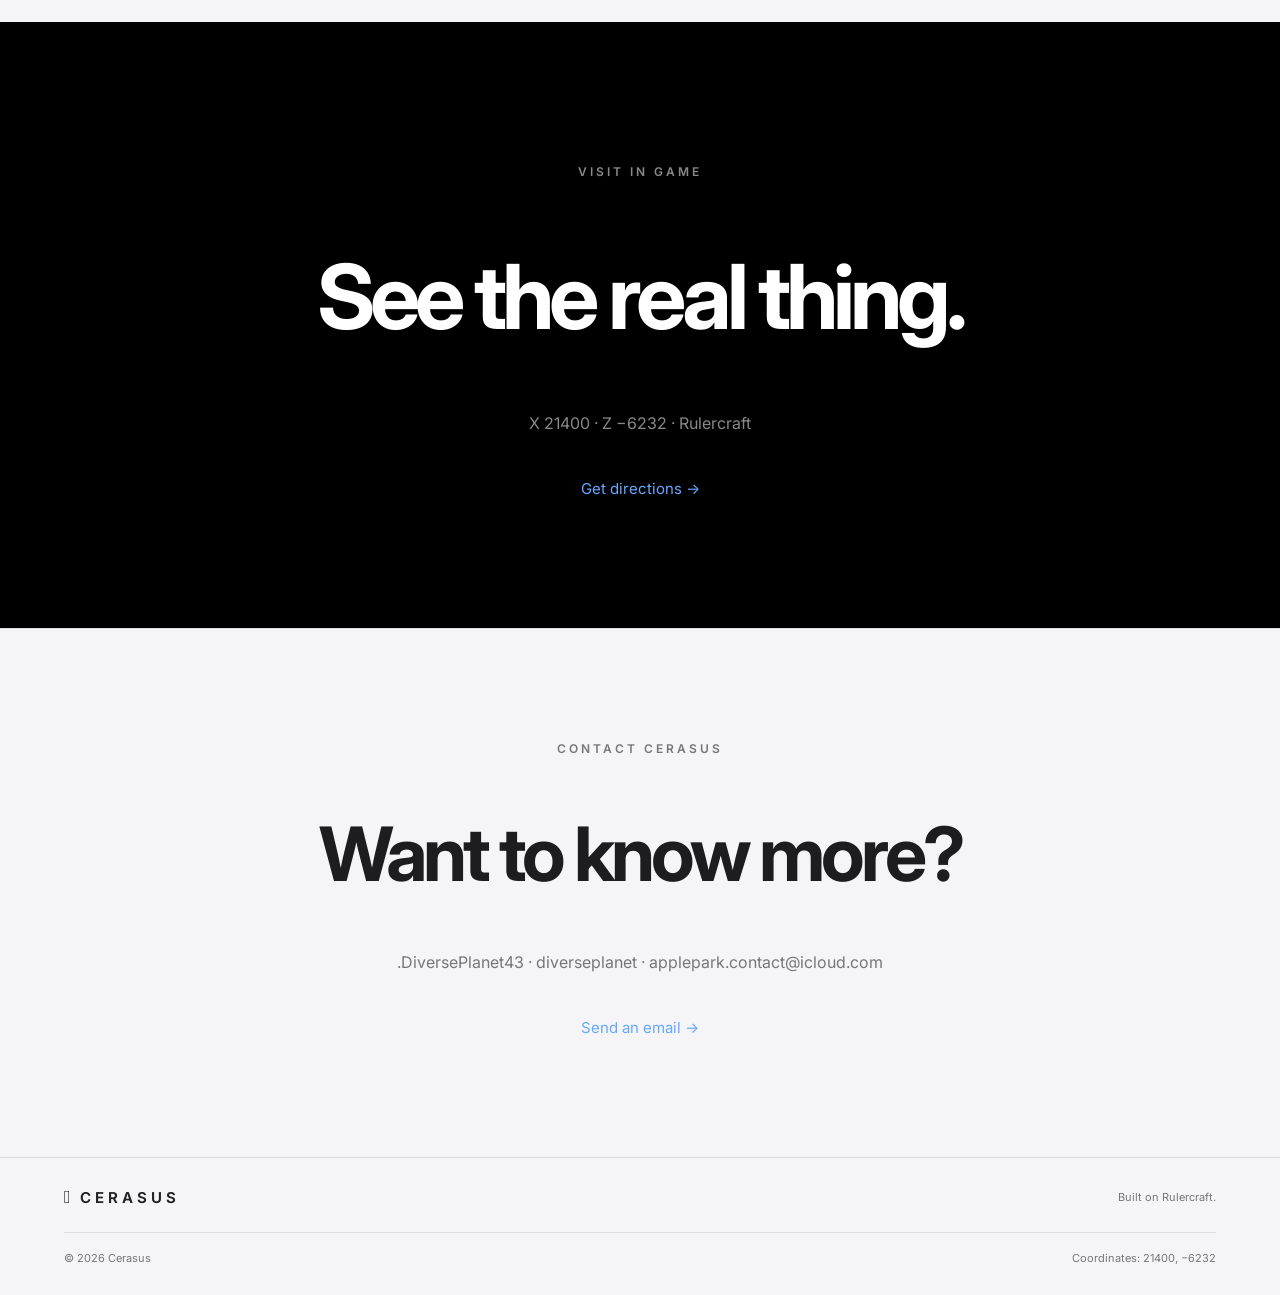
==== commit 419155c9: "Update build.html" ====
--- a/build.html
+++ b/build.html
@@ -316,9 +316,9 @@
   </article>
 
   <article class="build-shot">
-  <img src="ApplePark.jpg" alt="Cerasus city in Minecraft">
+  <img src="ApplePark.jpg" alt="Apple Park">
   <div class="shot-content">
-    <small>01 · CITY</small>
+    <small>02 · LANDMARK</small>
     <h2>Cerasus</h2>
   </div>
 </article>
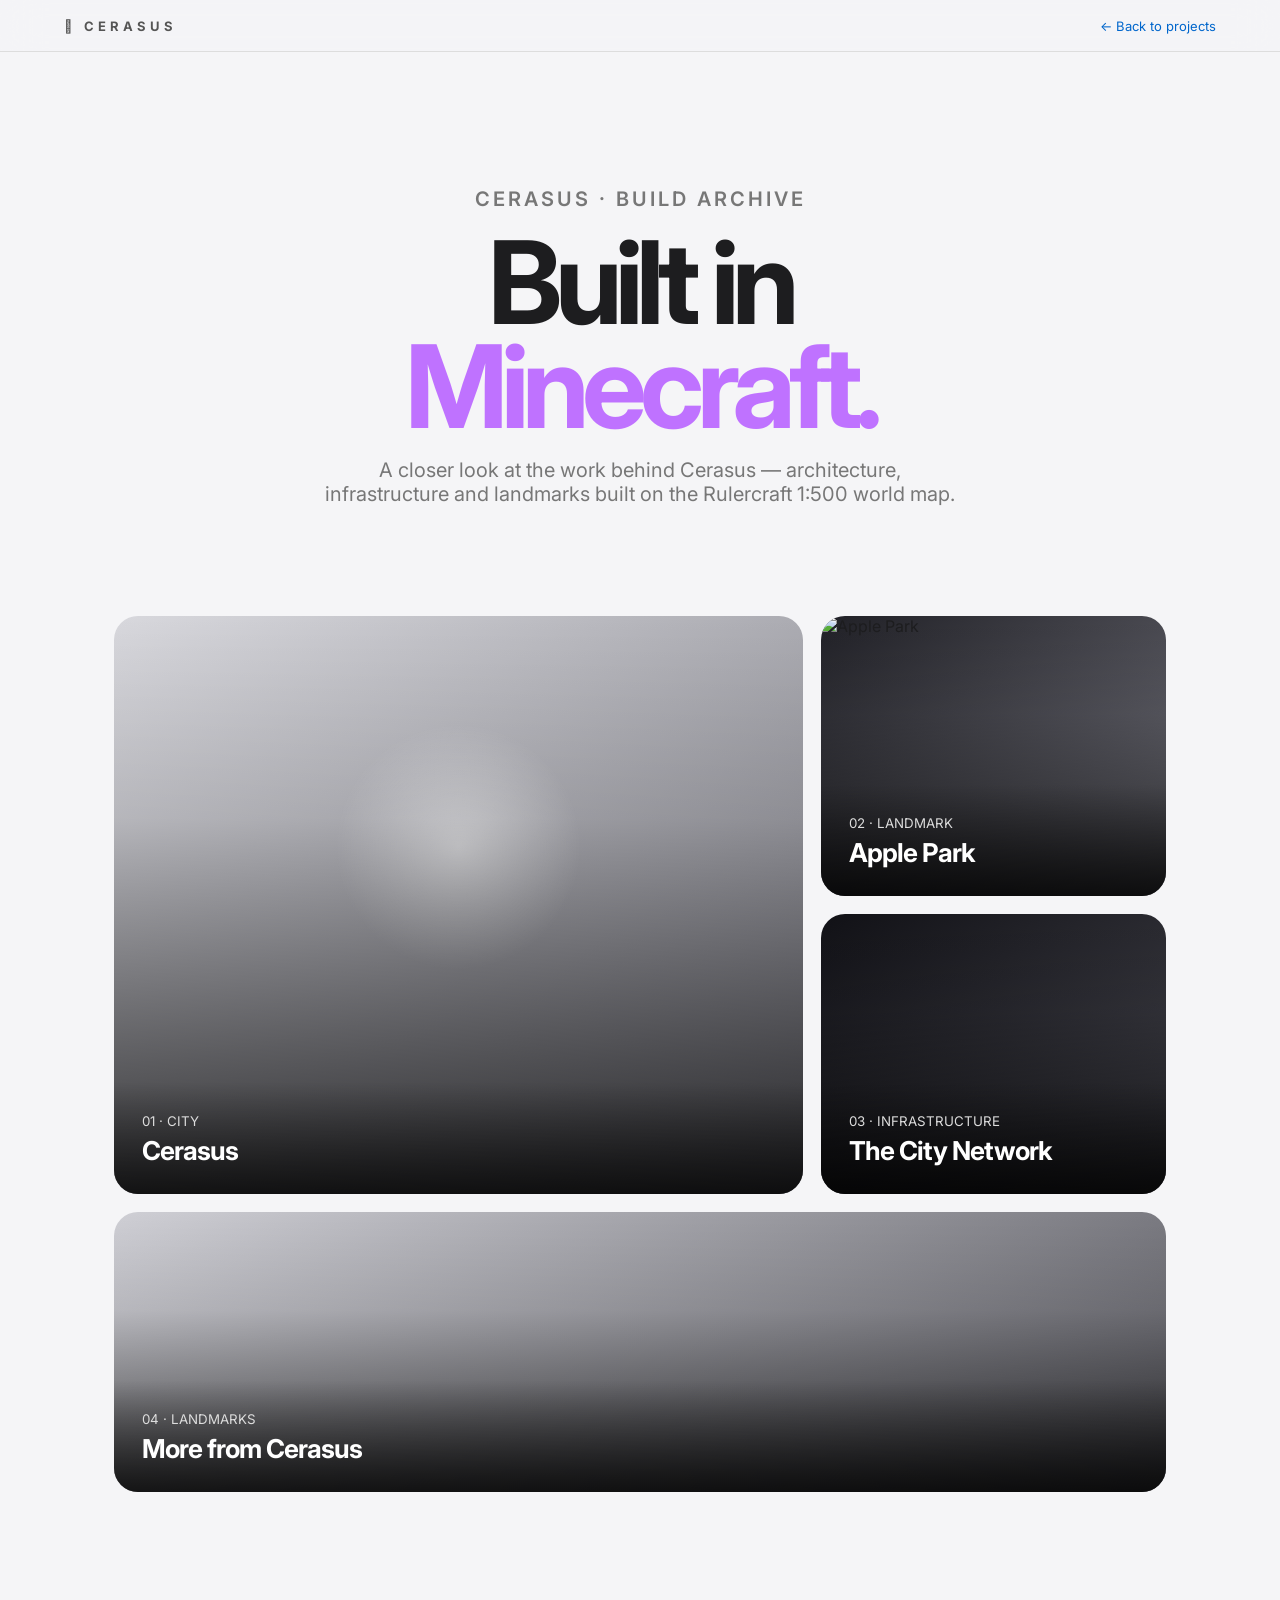
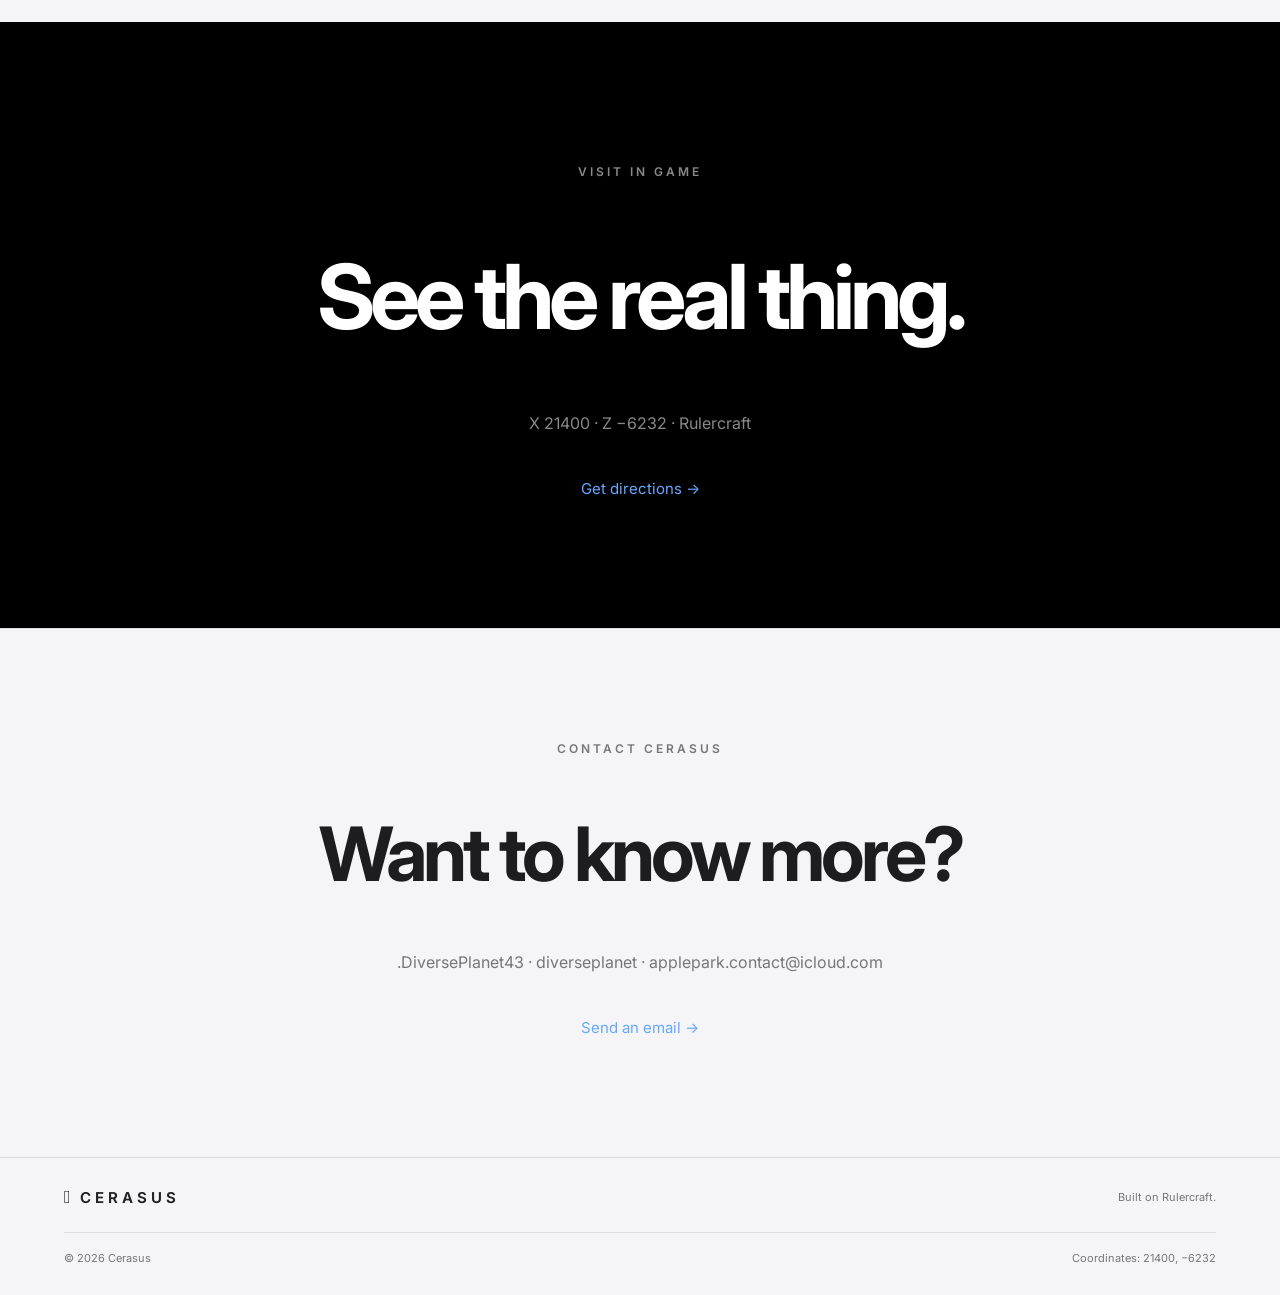
==== commit bf42639a: "Update build.html" ====
--- a/build.html
+++ b/build.html
@@ -316,10 +316,10 @@
   </article>
 
   <article class="build-shot">
-  <img src="ApplePark.jpg" alt="Apple Park">
+  <img src="images/ApplePark.jpg" alt="Apple Park">
   <div class="shot-content">
     <small>02 · LANDMARK</small>
-    <h2>Cerasus</h2>
+    <h2>Apple Park</h2>
   </div>
 </article>
 
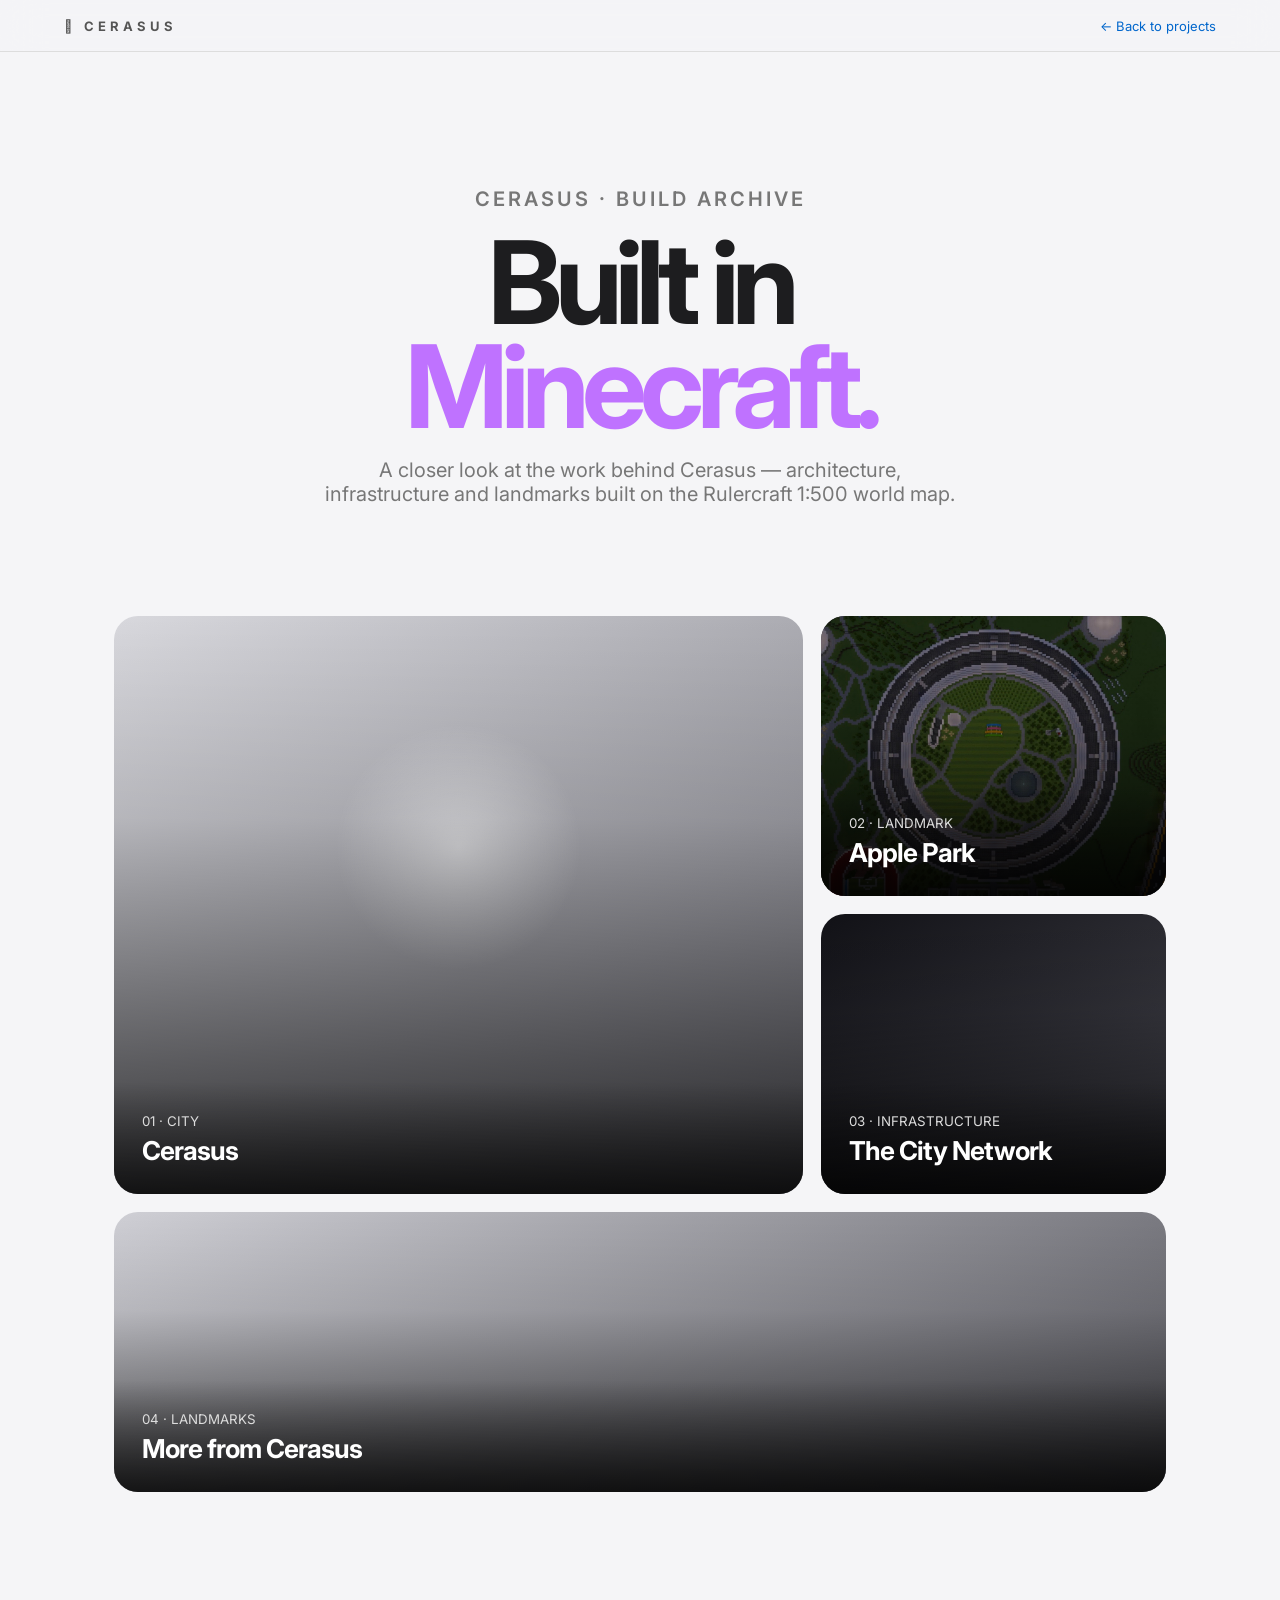
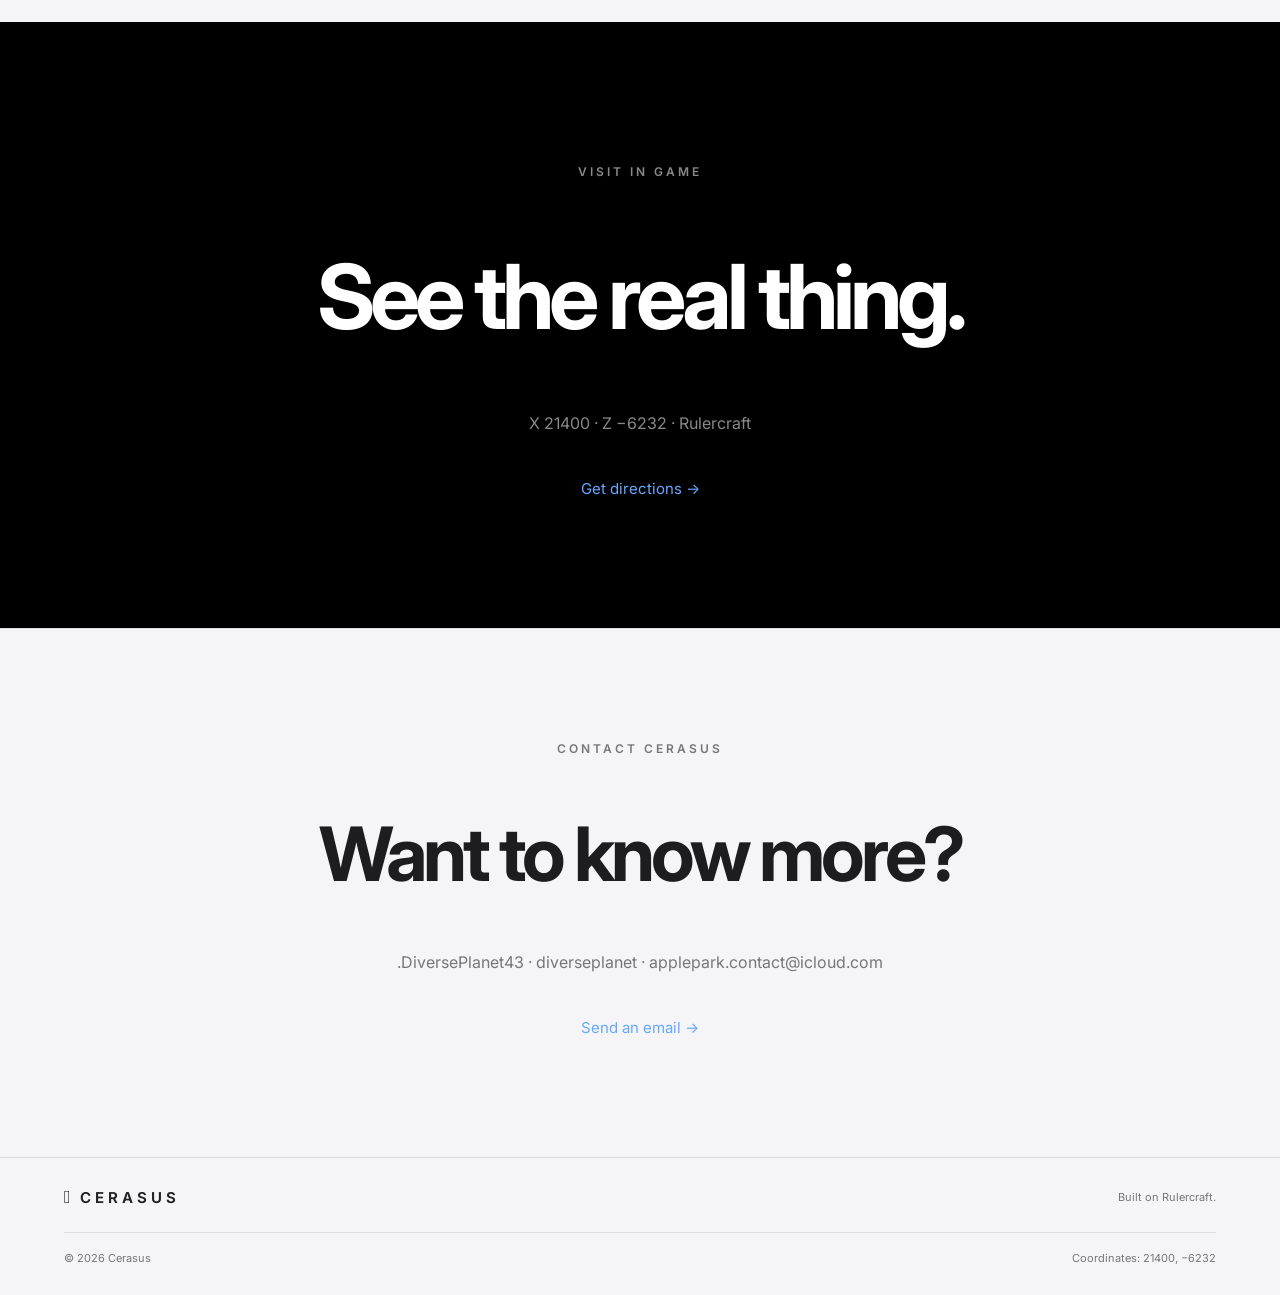
==== commit 12f1cc70: "Update build.html" ====
--- a/build.html
+++ b/build.html
@@ -316,7 +316,7 @@
   </article>
 
   <article class="build-shot">
-  <img src="images/ApplePark.jpg" alt="Apple Park">
+  <img src="Assets/ApplePark.jpg" alt="Apple Park">
   <div class="shot-content">
     <small>02 · LANDMARK</small>
     <h2>Apple Park</h2>
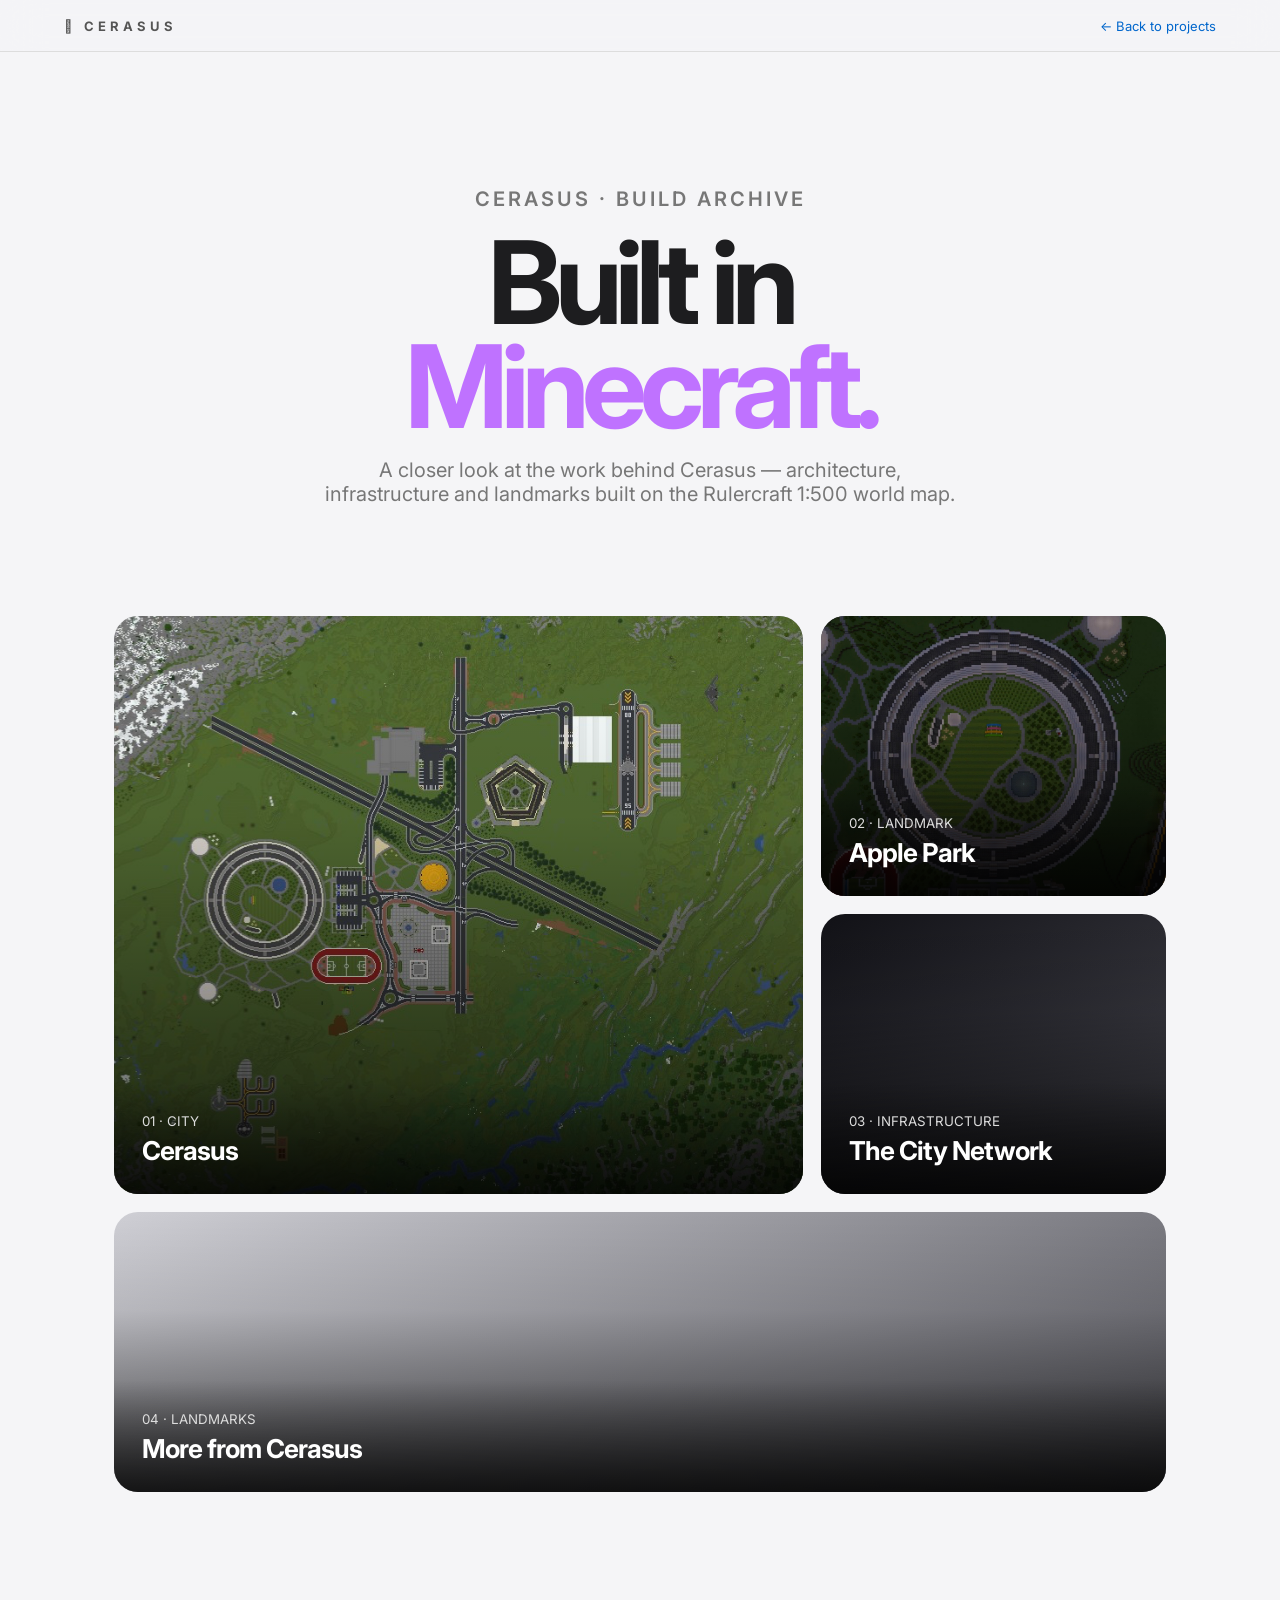
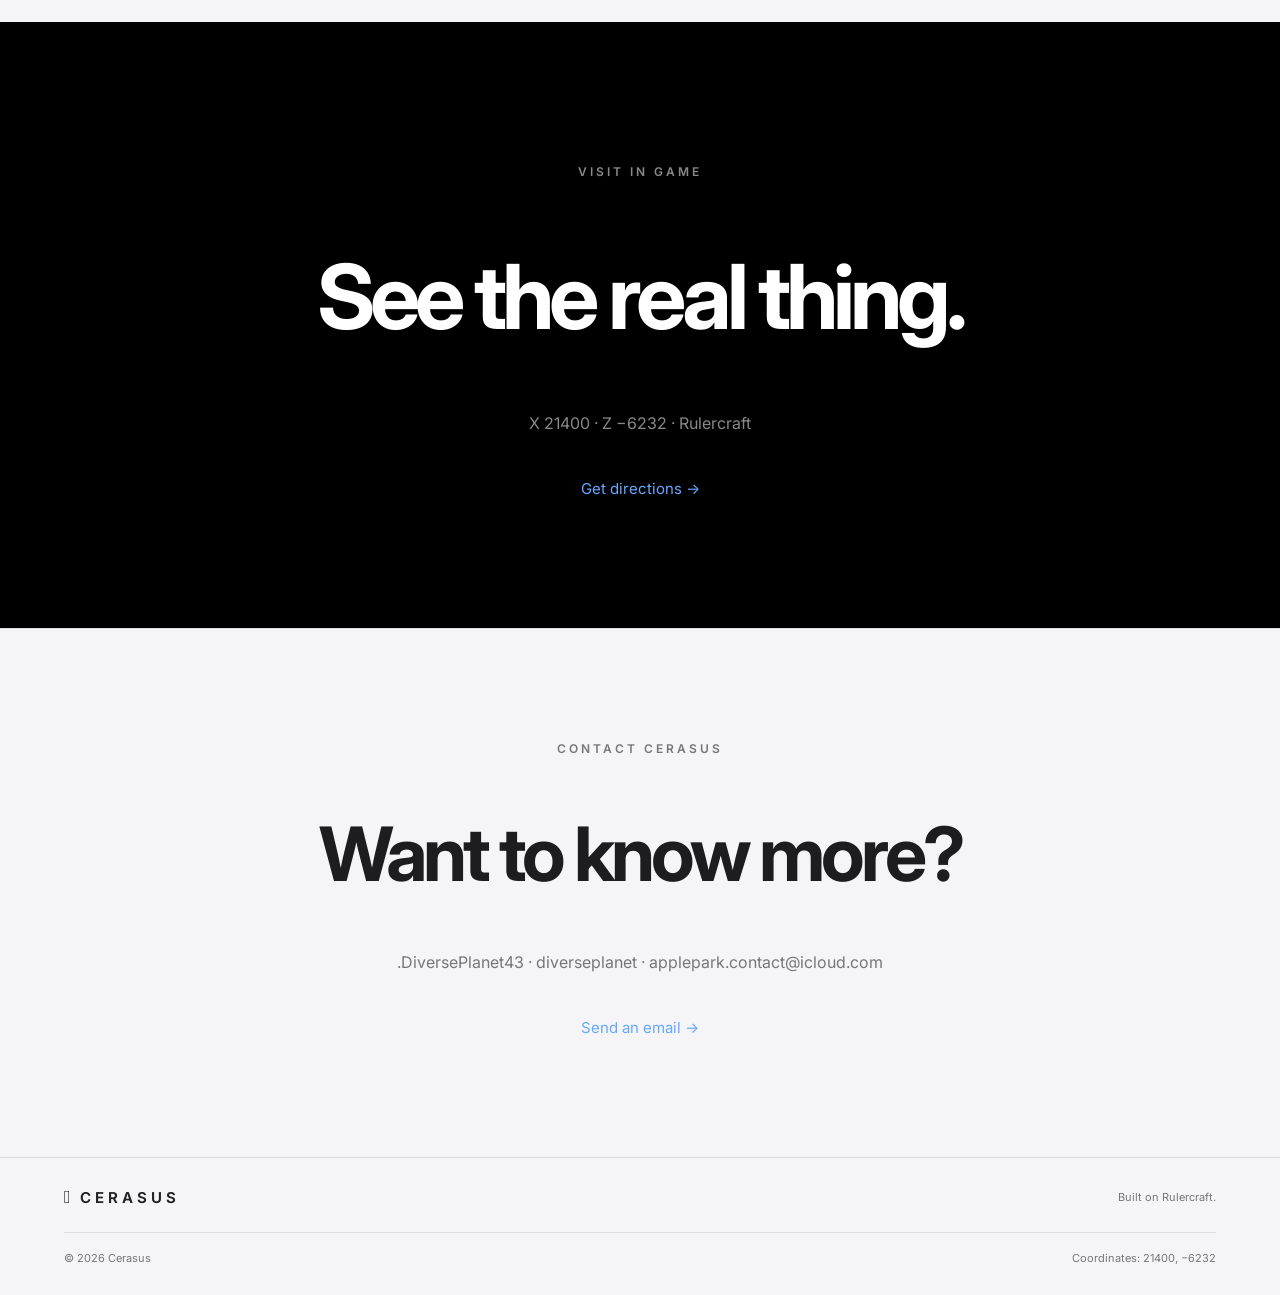
==== commit 93b8debb: "Update build.html" ====
--- a/build.html
+++ b/build.html
@@ -309,11 +309,12 @@
 <section class="build-gallery">
 
   <article class="build-shot">
-    <div class="shot-content">
-      <small>01 · CITY</small>
-      <h2>Cerasus</h2>
-    </div>
-  </article>
+  <img src="Assets/CerasusAbove.png" alt="Cerasus city in Minecraft">
+  <div class="shot-content">
+    <small>01 · CITY</small>
+    <h2>Cerasus</h2>
+  </div>
+</article>
 
   <article class="build-shot">
   <img src="Assets/ApplePark.jpg" alt="Apple Park">
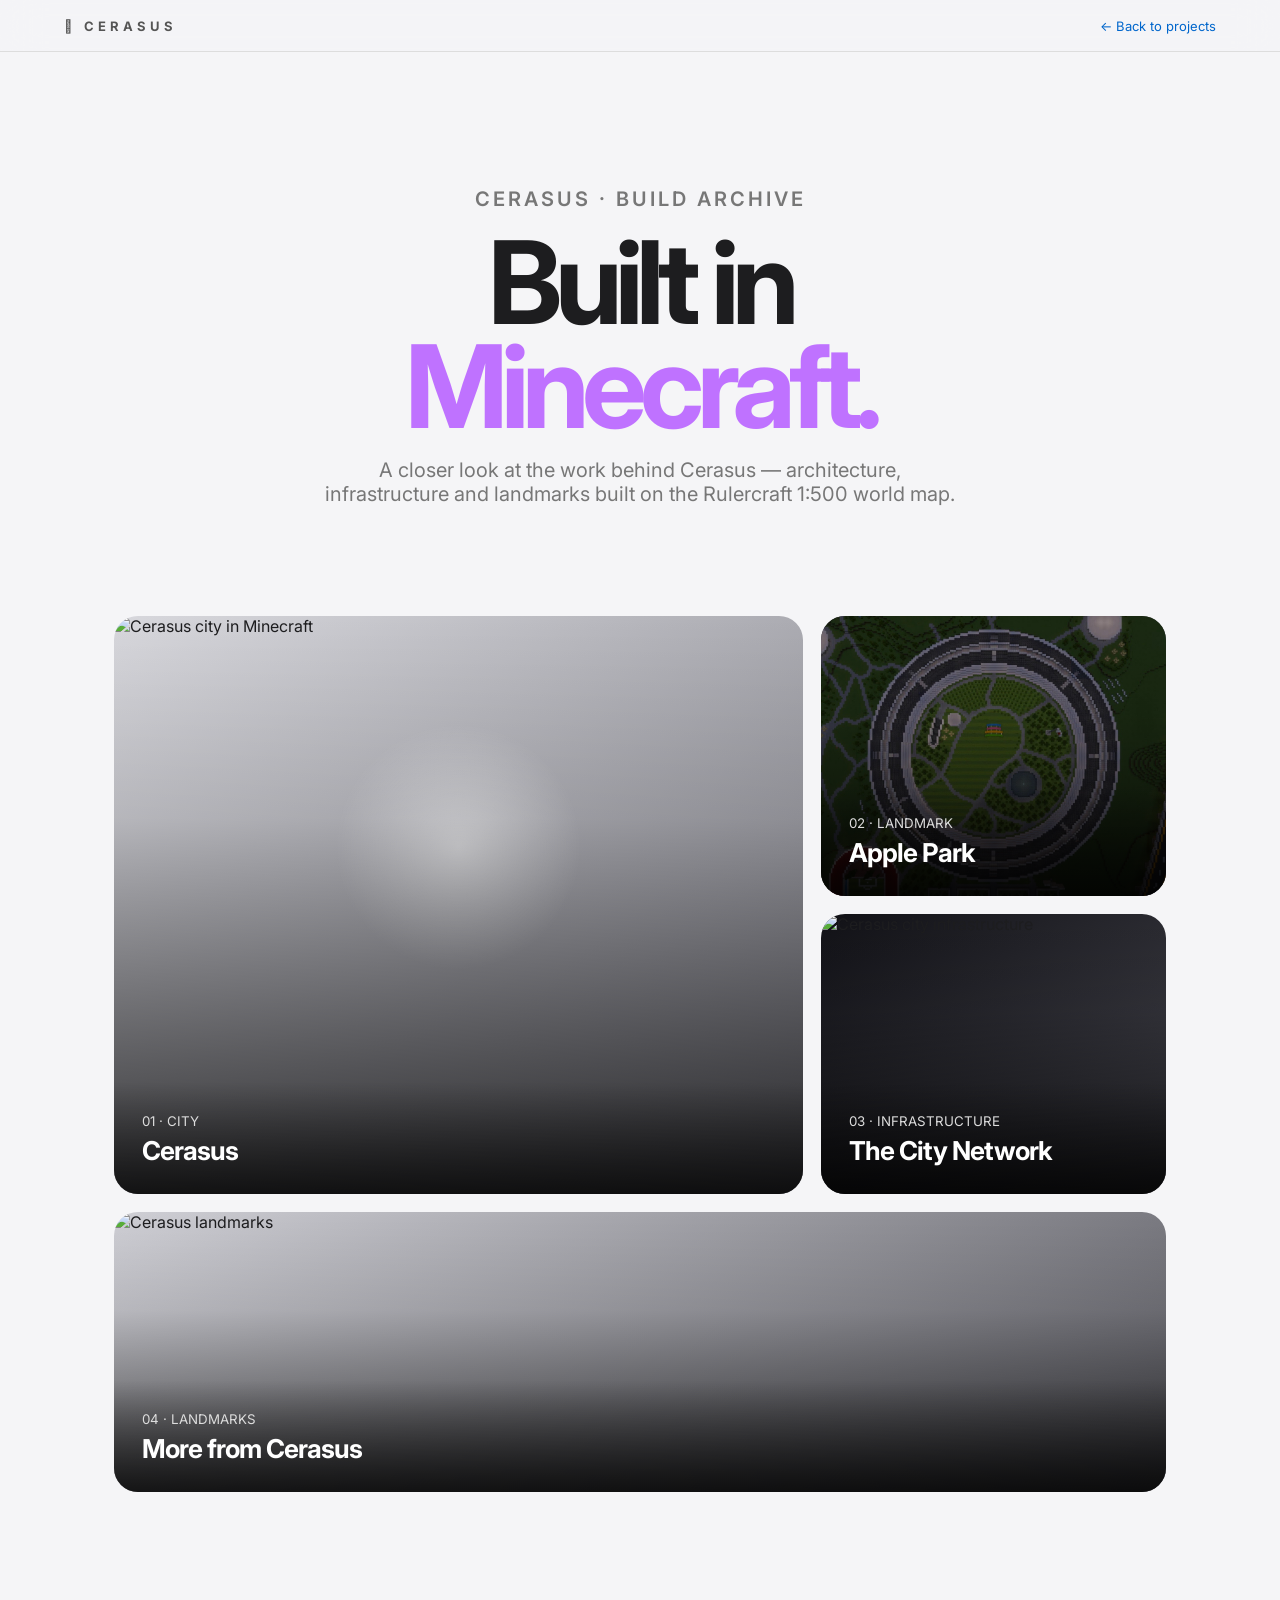
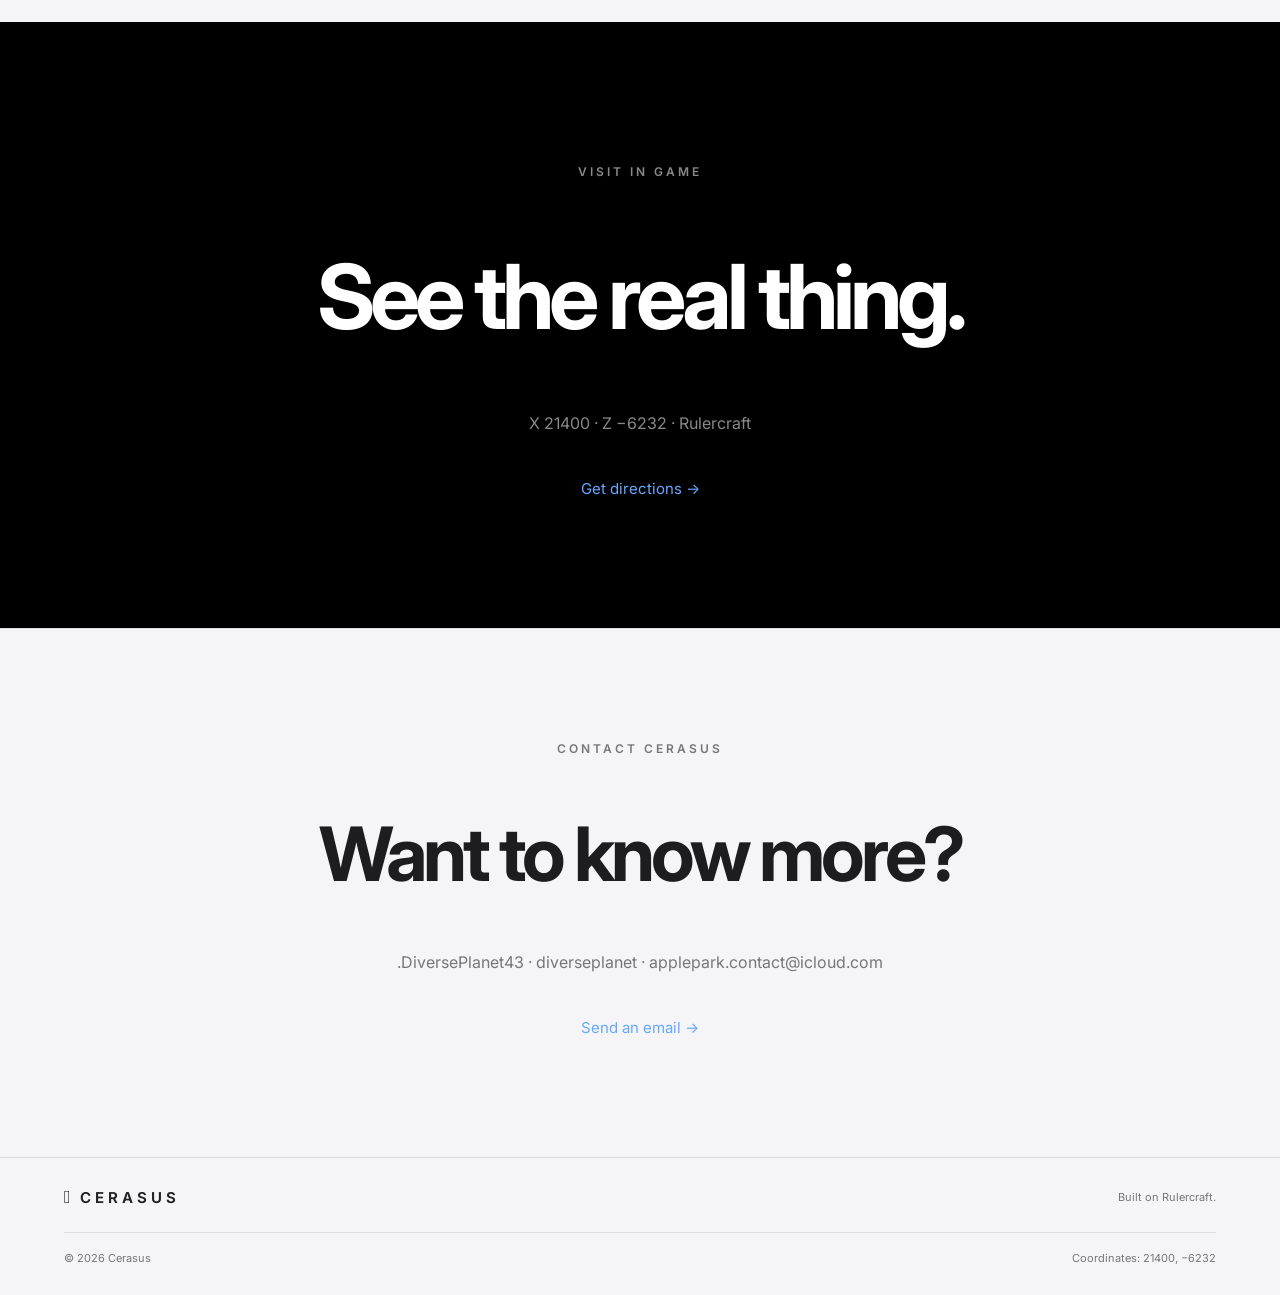
==== commit ca309e43: "Update build.html" ====
--- a/build.html
+++ b/build.html
@@ -309,7 +309,7 @@
 <section class="build-gallery">
 
   <article class="build-shot">
-  <img src="Assets/CerasusAbove.png" alt="Cerasus city in Minecraft">
+  <img src="Assets/NAME.jpg" alt="Cerasus city in Minecraft">
   <div class="shot-content">
     <small>01 · CITY</small>
     <h2>Cerasus</h2>
@@ -325,18 +325,20 @@
 </article>
 
   <article class="build-shot">
-    <div class="shot-content">
-      <small>03 · INFRASTRUCTURE</small>
-      <h2>The City Network</h2>
-    </div>
-  </article>
+  <img src="images/city-network.jpg" alt="Cerasus city infrastructure">
+  <div class="shot-content">
+    <small>03 · INFRASTRUCTURE</small>
+    <h2>The City Network</h2>
+  </div>
+</article>
 
   <article class="build-shot">
-    <div class="shot-content">
-      <small>04 · LANDMARKS</small>
-      <h2>More from Cerasus</h2>
-    </div>
-  </article>
+  <img src="images/landmarks.jpg" alt="Cerasus landmarks">
+  <div class="shot-content">
+    <small>04 · LANDMARKS</small>
+    <h2>More from Cerasus</h2>
+  </div>
+</article>
 
 </section>
 
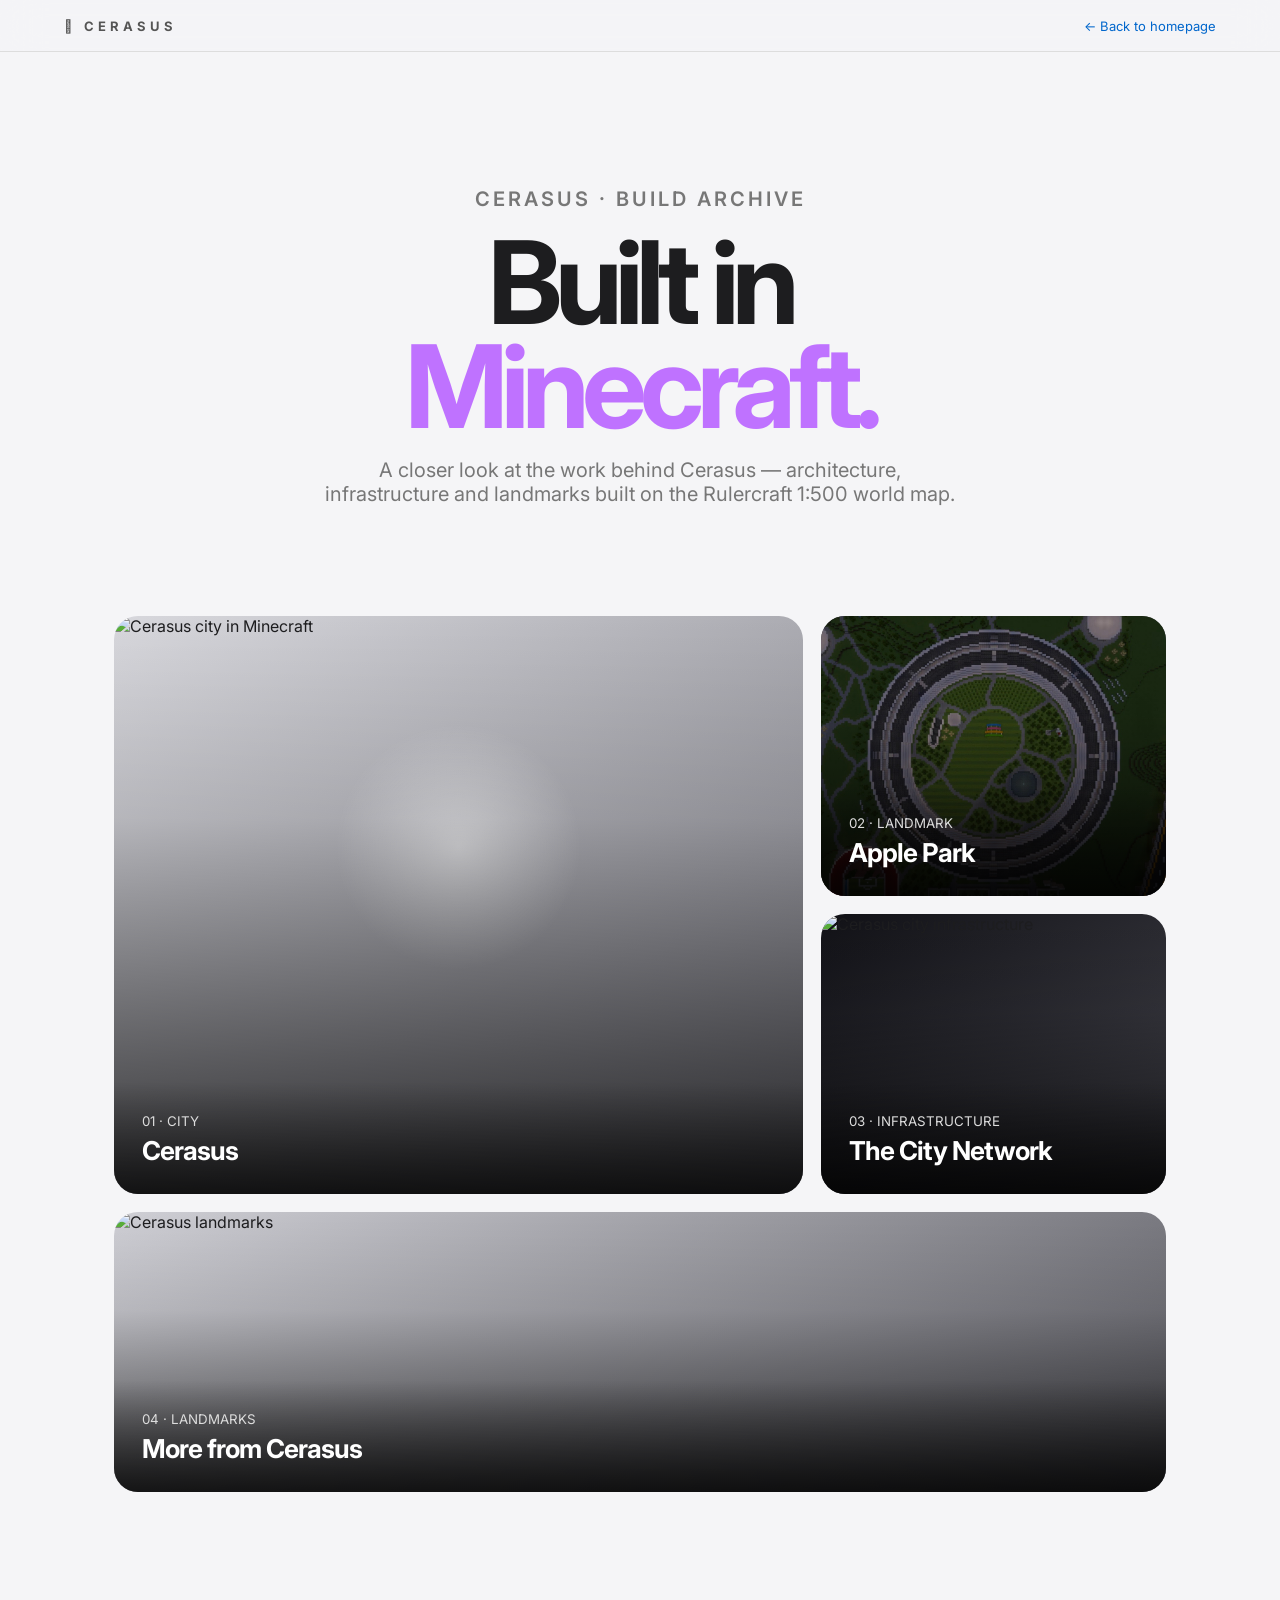
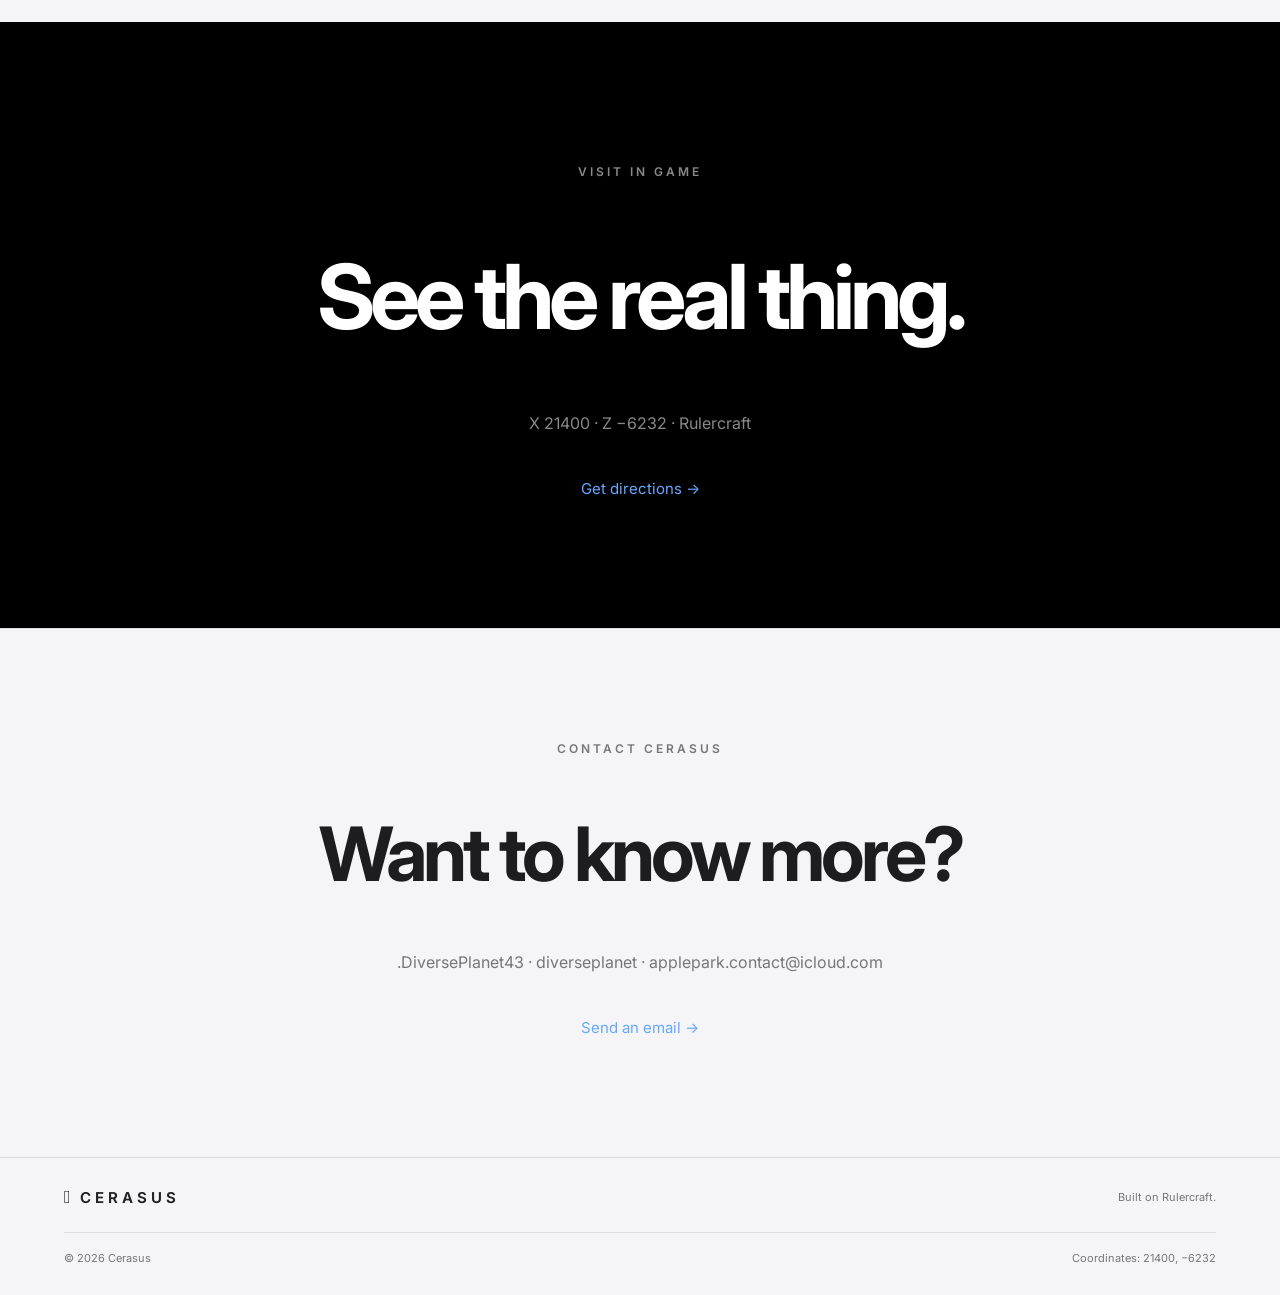
==== commit 40c335f9: "Update back link text from 'projects' to 'homepage'" ====
--- a/build.html
+++ b/build.html
@@ -3,7 +3,7 @@
 <head>
 <meta charset="UTF-8">
 <meta name="viewport" content="width=device-width, initial-scale=1.0">
-<title>Cerasus — The Build</title>
+<title>Cerasus — Build Archive</title>
 <meta name="description" content="Explore the Cerasus build on Rulercraft.">
 <link rel="stylesheet" href="style.css">
 
@@ -286,7 +286,7 @@
 
 <header class="build-nav">
   <a class="main-build-brand" href="index.html"> CERASUS</a>
-  <a class="back" href="index.html#projects">← Back to projects</a>
+  <a class="back" href="index.html#projects">← Back to homepage</a>
 </header>
 
 <main>
